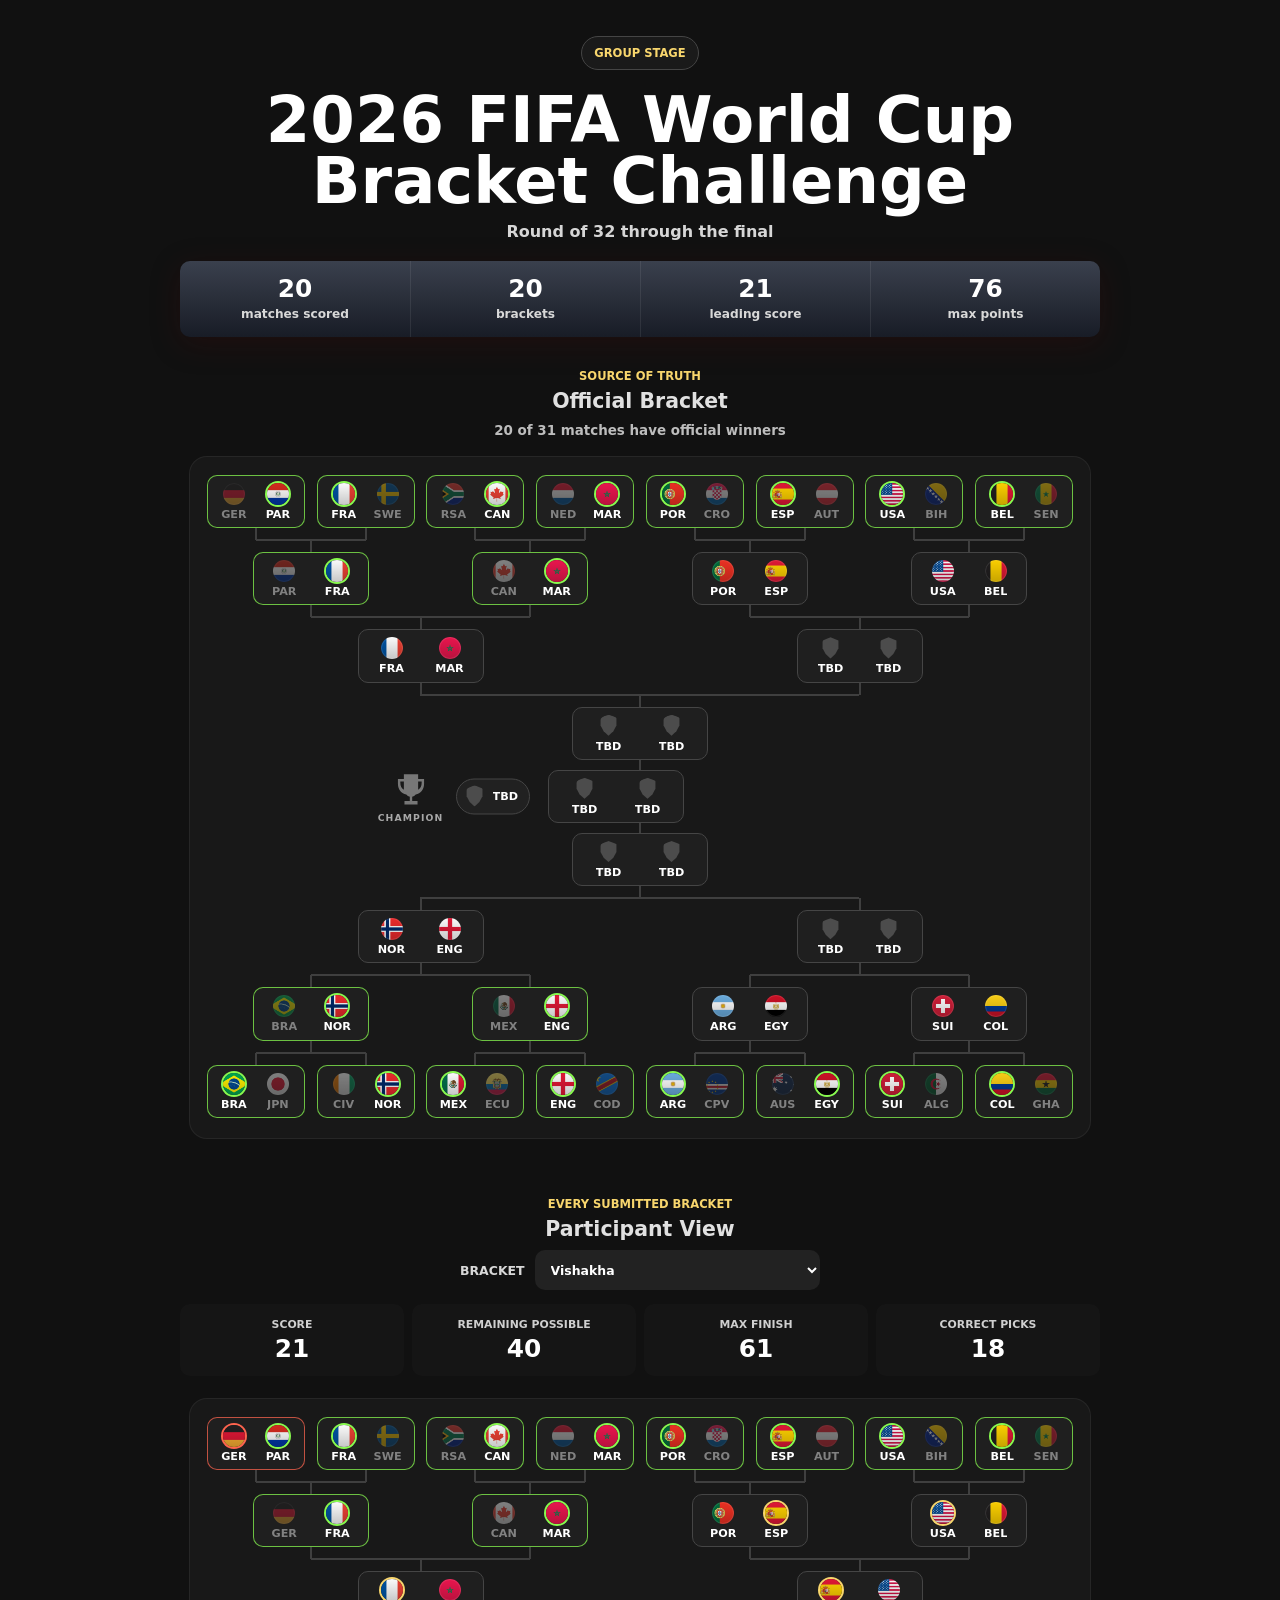
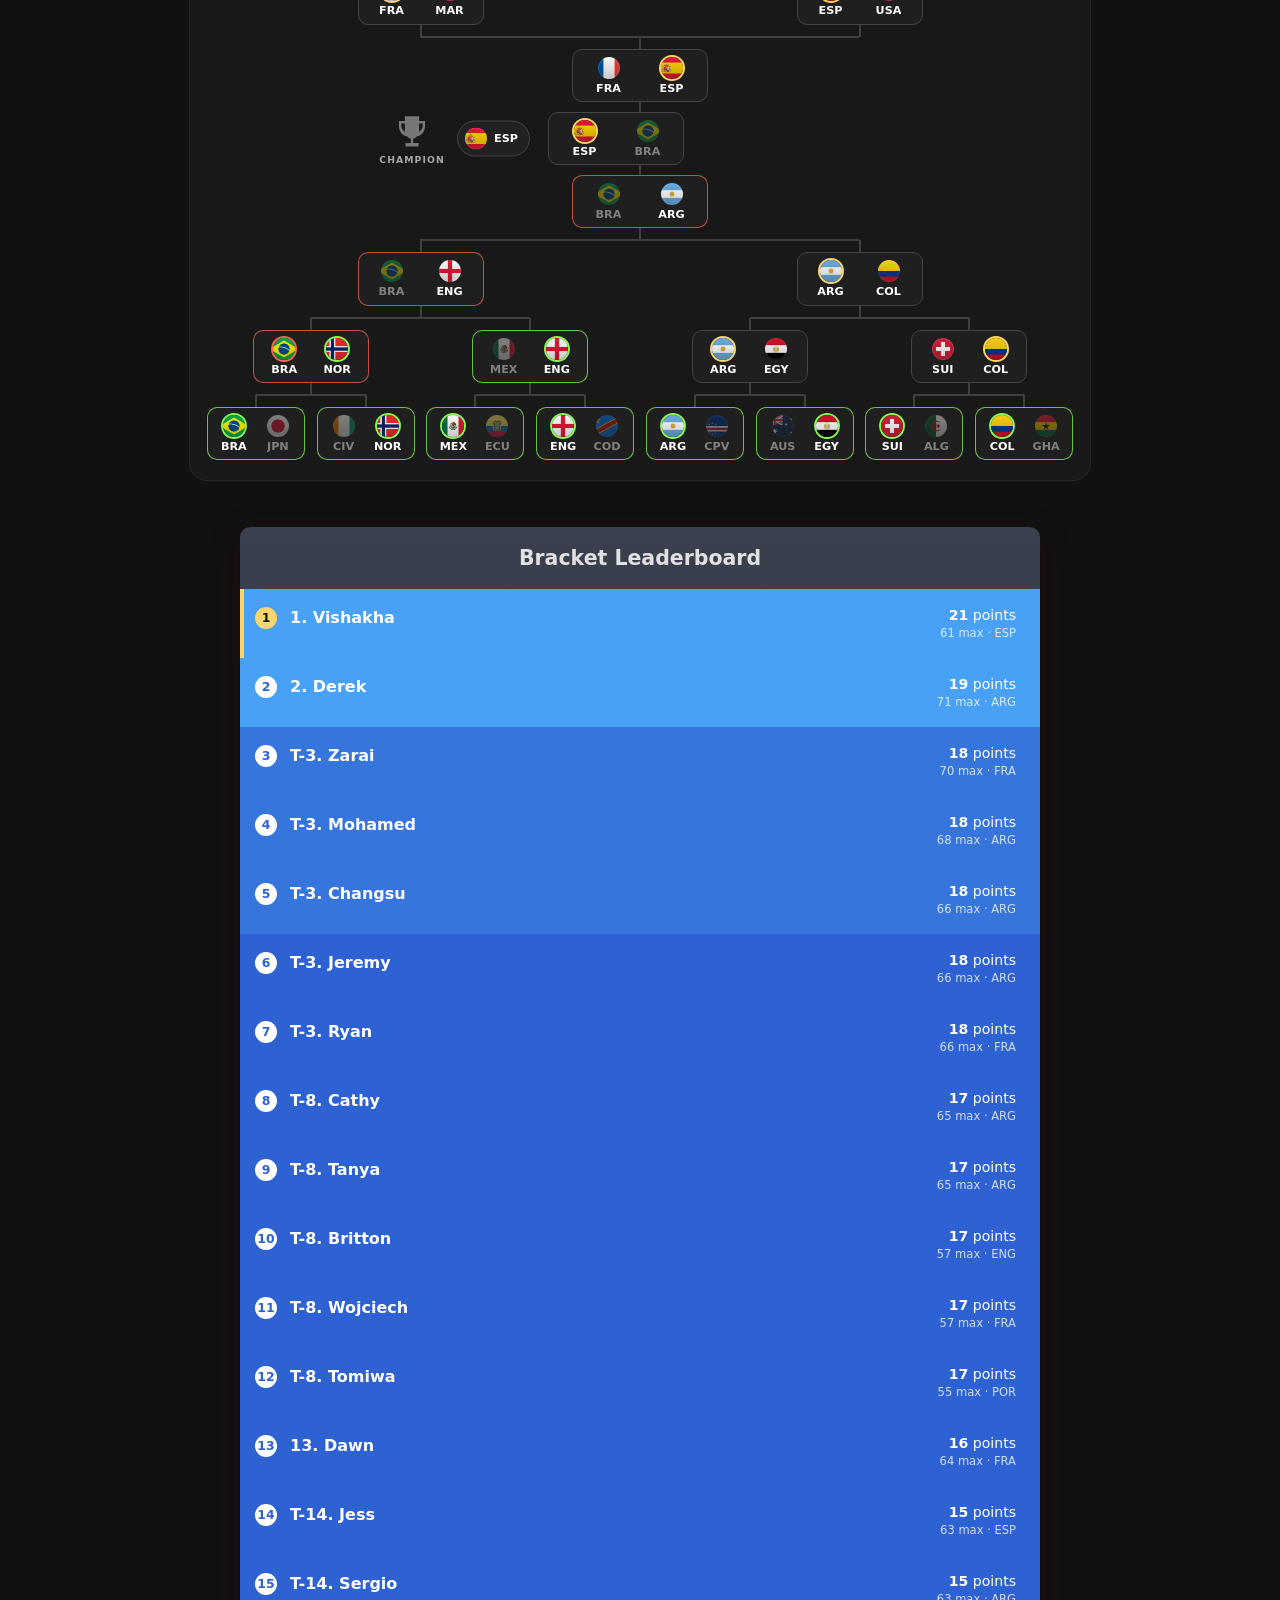
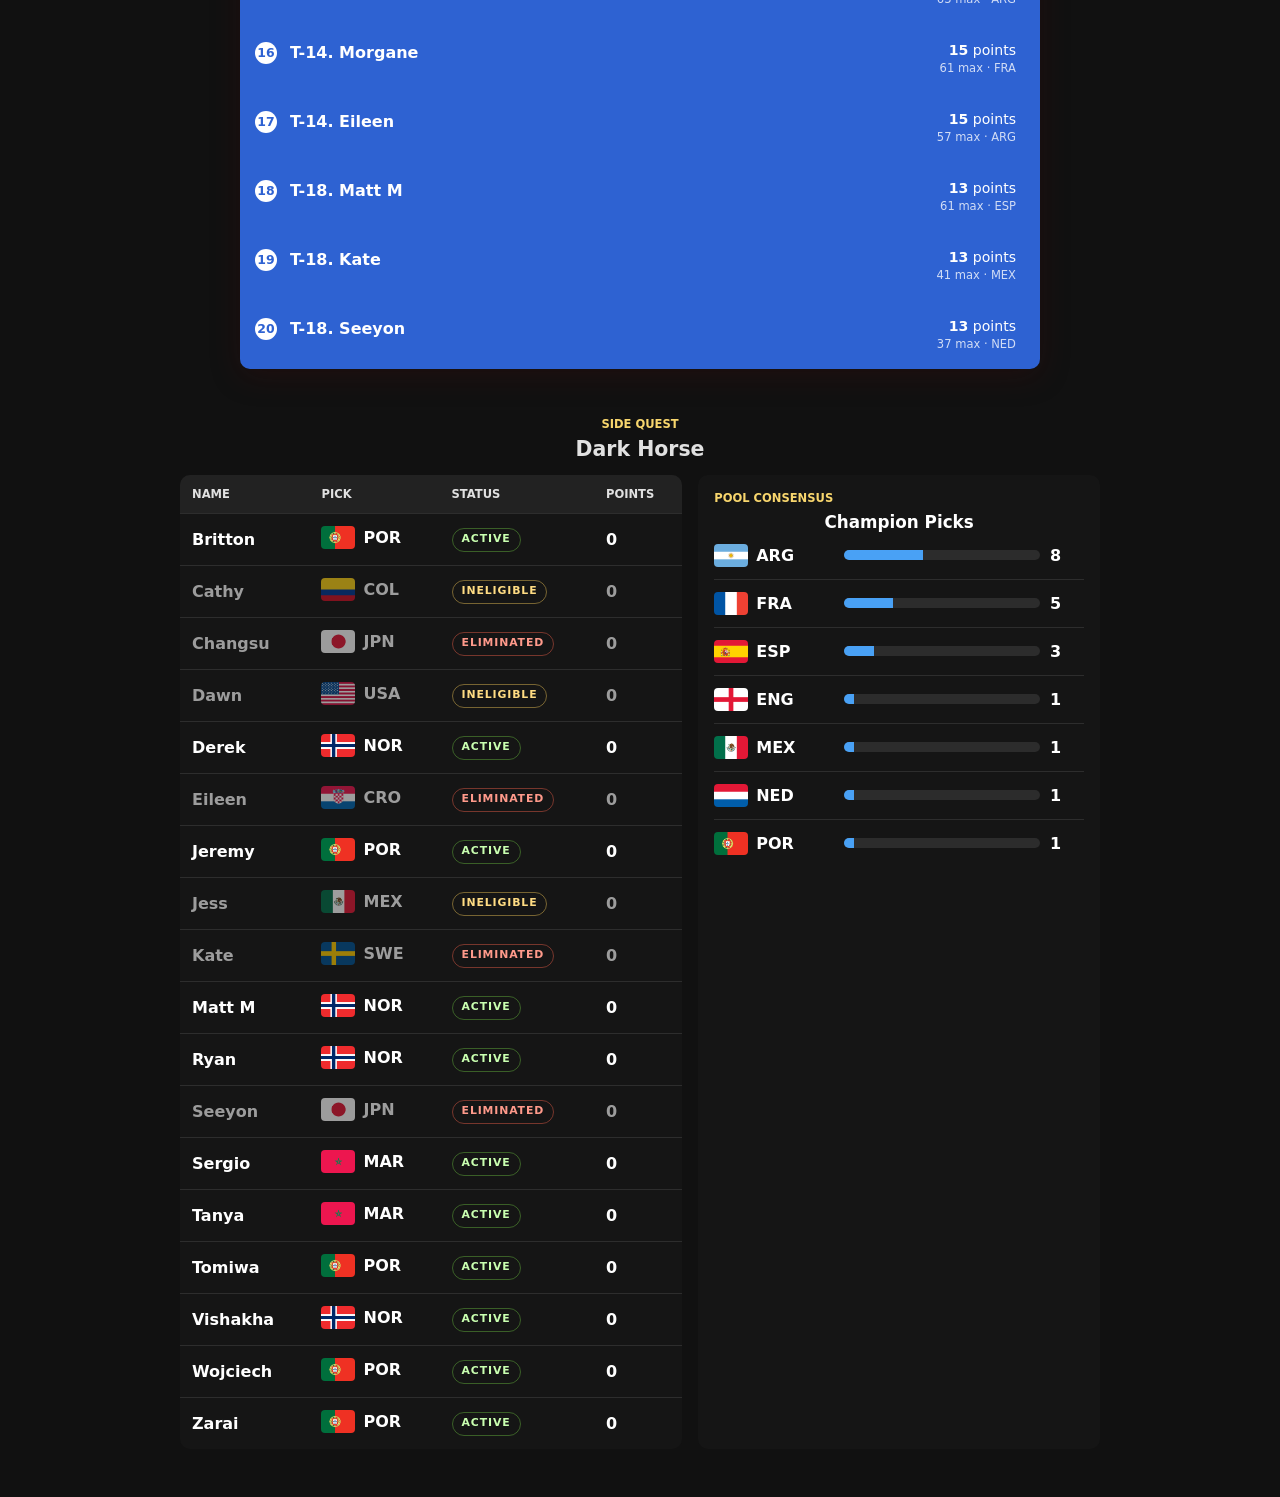
==== worldcup/index.html @ 56972929 "ITS COMING HOME" ====
<!doctype html>
<html lang="en">
  <head>
    <meta charset="utf-8" />
    <meta name="viewport" content="width=device-width, initial-scale=1" />
    <title>World Cup Bracket Tracker</title>
    <link rel="stylesheet" href="bracket.css?v=20260705-1" />
  </head>
  <body>
    <header class="bracket-header">
      <nav class="page-nav" aria-label="Site navigation">
        <a href="group-stage.html">Group Stage</a>
      </nav>
      <div>
        <h1>2026 FIFA World Cup Bracket Challenge</h1>
        <p>Round of 32 through the final</p>
      </div>
      <div class="summary-strip" aria-label="Bracket summary">
        <div>
          <strong id="matches-complete">0</strong>
          <span>matches scored</span>
        </div>
        <div>
          <strong id="bracket-people">0</strong>
          <span>brackets</span>
        </div>
        <div>
          <strong id="bracket-lead">0</strong>
          <span>leading score</span>
        </div>
        <div>
          <strong id="bracket-max">0</strong>
          <span>max points</span>
        </div>
      </div>
    </header>

    <main>
      <section class="source-section" aria-labelledby="source-title">
        <div class="section-heading">
          <div>
            <p class="eyebrow">Source of Truth</p>
            <h2 id="source-title">Official Bracket</h2>
          </div>
          <p id="source-note"></p>
        </div>
        <div class="bracket-scroll" id="source-bracket"></div>
      </section>

      <section class="participant-section" aria-labelledby="participant-title">
        <div class="section-heading">
          <div>
            <p class="eyebrow">Every Submitted Bracket</p>
            <h2 id="participant-title">Participant View</h2>
          </div>
          <label class="participant-picker">
            <span>Bracket</span>
            <select id="person-select"></select>
          </label>
        </div>
        <div class="participant-summary" id="participant-summary"></div>
        <div class="bracket-scroll" id="participant-bracket"></div>
      </section>

      <section class="leaderboard-section" aria-labelledby="leaderboard-title">
        <div class="leaderboard-card">
          <h2 id="leaderboard-title">Bracket Leaderboard</h2>
          <ol class="leaderboard-list" id="leaderboard"></ol>
        </div>
      </section>

      <section class="insights-section" aria-labelledby="insights-title">
        <div class="section-heading">
          <div>
            <p class="eyebrow">Side Quest</p>
            <h2 id="insights-title">Dark Horse</h2>
          </div>
        </div>
        <div class="insights-grid">
          <div class="table-wrap">
            <table class="dark-horse" id="dark-horse"></table>
          </div>
          <article class="consensus-panel">
            <header>
              <p class="eyebrow">Pool Consensus</p>
              <h3>Champion Picks</h3>
            </header>
            <div id="champion-consensus"></div>
          </article>
        </div>
      </section>
    </main>

    <script src="bracket-data.js?v=20260705-4"></script>
    <script src="bracket.js?v=20260705-1"></script>
  </body>
</html>
---- worldcup/bracket.css ----
:root {
  color-scheme: dark;
  --bg: #111111;
  --panel: #151515;
  --panel-soft: #1c1c1f;
  --ink: #ffffff;
  --muted: #bdbdbd;
  --line: rgba(255, 255, 255, 0.1);
  --blue-1: #49a1f5;
  --blue-2: #3675dc;
  --blue-3: #2e62d2;
  --green: #88fa4f;
  --red: #ff644e;
  --gold: #f8d66d;
  font-family:
    Inter, ui-sans-serif, system-ui, -apple-system, BlinkMacSystemFont, "Segoe UI", sans-serif;
}

*,
*::before,
*::after {
  box-sizing: border-box;
}

body {
  margin: 0;
  min-width: 320px;
  background: var(--bg);
  color: var(--ink);
}

button,
select {
  font: inherit;
}

.page-nav {
  display: flex;
  justify-content: center;
}

.page-nav a {
  display: inline-flex;
  align-items: center;
  min-height: 34px;
  border: 1px solid #454545;
  border-radius: 999px;
  padding: 0 12px;
  background: rgba(255, 255, 255, 0.04);
  color: var(--gold);
  font-size: 0.72rem;
  font-weight: 850;
  text-decoration: none;
  text-transform: uppercase;
}

.bracket-header,
main {
  width: min(100% - 28px, 920px);
  margin: 0 auto;
}

.bracket-header {
  display: grid;
  gap: 20px;
  padding: 36px 0 12px;
  text-align: center;
}

h1,
h2,
h3,
p {
  margin: 0;
  letter-spacing: 0;
}

h1 {
  font-size: clamp(2rem, 5vw, 4.1rem);
  line-height: 0.95;
}

.bracket-header p {
  margin-top: 10px;
  color: #d6d6d6;
  font-weight: 600;
}

.eyebrow {
  margin-bottom: 7px;
  color: var(--gold);
  font-size: 0.72rem;
  font-weight: 850;
  text-transform: uppercase;
}

.summary-strip {
  display: grid;
  grid-template-columns: repeat(4, minmax(0, 1fr));
  overflow: hidden;
  border-radius: 10px;
  background: linear-gradient(to bottom, #3a404d, #181c26);
  box-shadow: 0 7px 30px rgba(62, 9, 11, 0.3);
}

.summary-strip div {
  min-width: 0;
  padding: 16px 10px;
  border-left: 1px solid rgba(255, 255, 255, 0.08);
}

.summary-strip div:first-child {
  border-left: 0;
}

.summary-strip strong {
  display: block;
  color: #ffffff;
  font-size: 1.55rem;
  line-height: 1;
}

.summary-strip span {
  display: block;
  margin-top: 6px;
  color: #d8d8d8;
  font-size: 0.76rem;
  font-weight: 650;
}

main {
  display: grid;
  gap: 28px;
  padding-bottom: 48px;
}

.source-section,
.participant-section,
.leaderboard-section,
.insights-section {
  min-width: 0;
}

.section-heading {
  display: grid;
  gap: 10px;
  margin: 20px auto 14px;
  text-align: center;
}

.section-heading h2,
.leaderboard-card h2 {
  color: #e1e1e1;
  font-size: 1.28rem;
  line-height: 1.1;
  text-align: center;
}

.section-heading > p {
  color: var(--muted);
  font-size: 0.84rem;
  font-weight: 650;
}

.participant-picker {
  display: grid;
  width: min(100%, 360px);
  grid-template-columns: auto 1fr;
  align-items: center;
  justify-self: center;
  gap: 10px;
  color: #d8d8d8;
  font-size: 0.78rem;
  font-weight: 850;
  text-transform: uppercase;
}

.participant-picker select {
  min-width: 0;
  height: 40px;
  border: 0;
  border-radius: 10px;
  padding: 0 34px 0 12px;
  background: #222;
  color: #ffffff;
  font-weight: 800;
}

.participant-summary {
  display: grid;
  grid-template-columns: repeat(4, minmax(0, 1fr));
  gap: 8px;
  margin: 0 0 18px;
}

.participant-summary div {
  border-radius: 10px;
  padding: 14px 10px;
  background: #151515;
  text-align: center;
}

.participant-summary span {
  display: block;
  color: #cfcfcf;
  font-size: 0.68rem;
  font-weight: 850;
  text-transform: uppercase;
}

.participant-summary strong {
  display: block;
  margin-top: 6px;
  font-size: 1.55rem;
  line-height: 1;
}

.bracket-scroll {
  width: 100%;
  min-width: 0;
  overflow-x: auto;
  overflow-y: hidden;
  padding: 4px 0 10px;
  scrollbar-color: #565656 #191919;
}

.bracket-scroll::-webkit-scrollbar {
  height: 12px;
}

.bracket-scroll::-webkit-scrollbar-track {
  background: #191919;
  border-radius: 999px;
}

.bracket-scroll::-webkit-scrollbar-thumb {
  background: #565656;
  border-radius: 999px;
}

.legacy-bracket {
  width: min-content;
  min-width: 900px;
  margin: 0 auto;
  padding: 10px 0 0;
}

.mobile-bracket {
  display: none;
}

.game-bracket {
  --connector-gap: 24px;
  --connector-stem: 12px;
  --connector-stem-offset: -12px;
  --connector-midline-top: -13px;
  --connector-color: #3f3f3f;
  --final-breakout-offset: -24px;
  width: min-content;
  min-width: 900px;
  margin: 0 auto;
  border: 1px solid rgba(255, 255, 255, 0.06);
  border-radius: 18px;
  padding: 18px 16px 20px;
  background: #181818;
}

.game-half {
  display: grid;
  gap: var(--connector-gap);
}

.game-round {
  position: relative;
  display: grid;
  gap: 5px;
}

.game-half .game-round:not(:first-child)::before {
  content: "";
  position: absolute;
  top: var(--connector-midline-top);
  left: 50%;
  z-index: 0;
  width: 868px;
  height: 2px;
  transform: translateX(-50%);
  background-repeat: repeat-x;
}

.game-half.is-top .game-round.is-r16::before,
.game-half.is-bottom .game-round.is-r32::before {
  background-image: repeating-linear-gradient(
    to right,
    transparent 0 49.875px,
    var(--connector-color) 49.875px 159.625px,
    transparent 159.625px 219.5px
  );
}

.game-half.is-top .game-round.is-qf::before,
.game-half.is-bottom .game-round.is-r16::before {
  background-image: repeating-linear-gradient(
    to right,
    transparent 0 104.75px,
    var(--connector-color) 104.75px 324.25px,
    transparent 324.25px 439px
  );
}

.game-half.is-top .game-round.is-sf::before,
.game-half.is-bottom .game-round.is-qf::before {
  background-image: linear-gradient(
    to right,
    transparent 0 214.5px,
    var(--connector-color) 214.5px 653.5px,
    transparent 653.5px
  );
}

.game-round-label {
  color: #a8a8a8;
  font-size: 0.6rem;
  font-weight: 900;
  text-align: center;
  text-transform: uppercase;
}

.game-row {
  display: grid;
  width: 868px;
  grid-template-columns: repeat(8, minmax(0, 1fr));
  gap: 10px;
  align-items: center;
  margin: 0 auto;
}

.game-node {
  position: relative;
  display: grid;
  min-width: 0;
  justify-items: center;
}

.game-half.is-top .game-round:not(:last-child) .game-node::after,
.game-final-card::before,
.game-final-card::after,
.game-half.is-bottom .game-round:not(:last-child) .game-node::after {
  content: "";
  position: absolute;
  left: 50%;
  z-index: 0;
  width: 2px;
  height: var(--connector-stem);
  transform: translateX(-50%);
  background: var(--connector-color);
}

.game-half.is-top .game-round:not(:last-child) .game-node::after,
.game-half.is-bottom .game-round:not(:last-child) .game-node::after {
  bottom: var(--connector-stem-offset);
}

.game-half.is-top .game-round:not(:first-child) .game-node::before,
.game-half.is-bottom .game-round:not(:first-child) .game-node::before {
  content: "";
  position: absolute;
  top: var(--connector-stem-offset);
  left: 50%;
  z-index: 0;
  width: 2px;
  height: var(--connector-stem);
  transform: translateX(-50%);
  background: var(--connector-color);
}

.game-match-card {
  position: relative;
  z-index: 1;
  display: grid;
  width: 98px;
  min-height: 48px;
  align-content: center;
  border: 1px solid #454545;
  border-radius: 10px;
  padding: 7px 6px;
  background: #1f1f1f;
  color: #ffffff;
  text-align: center;
}

.game-match-card.is-r16 {
  width: 116px;
}

.game-match-card.is-qf {
  width: 126px;
}

.game-match-card.is-sf,
.game-match-card.is-final {
  width: 136px;
}

.game-match-card.is-correct,
.game-match-card.is-official {
  border-color: rgba(136, 250, 79, 0.74);
}

.game-match-card.is-wrong,
.game-match-card.is-dead {
  border-color: rgba(255, 100, 78, 0.72);
}

.game-match-card.is-missing {
  border-color: rgba(255, 100, 78, 0.52);
  background: #231b1a;
}

.game-team-row {
  display: grid;
  grid-template-columns: repeat(2, minmax(0, 1fr));
  gap: 4px;
}

.game-team-slot {
  display: grid;
  min-width: 0;
  justify-items: center;
  gap: 4px;
}

.game-team-slot strong,
.game-champion-pill strong {
  overflow: hidden;
  max-width: 100%;
  font-size: 0.7rem;
  line-height: 1;
  text-overflow: ellipsis;
  white-space: nowrap;
}

.game-flag,
.game-shield {
  display: block;
  width: 22px;
  height: 22px;
  border-radius: 999px;
}

.game-flag {
  background:
    linear-gradient(to bottom, rgba(0, 0, 0, 0.02), rgba(0, 0, 0, 0.22)),
    var(--flag-image);
  background-position: center;
  background-size: cover;
  box-shadow: inset 0 0 0 1px rgba(255, 255, 255, 0.1);
}

.game-shield {
  clip-path: polygon(50% 0, 86% 14%, 86% 50%, 72% 76%, 50% 96%, 28% 76%, 14% 50%, 14% 14%);
  background: #4c4c4c;
}

.game-team-slot.is-pick .game-flag,
.game-team-slot.is-pick .game-shield {
  box-shadow: 0 0 0 2px var(--gold);
}

.game-team-slot.is-correct .game-flag,
.game-team-slot.is-correct .game-shield,
.game-team-slot.is-official .game-flag,
.game-team-slot.is-official .game-shield {
  box-shadow: 0 0 0 2px var(--green);
}

.game-team-slot.is-wrong .game-flag,
.game-team-slot.is-wrong .game-shield {
  box-shadow: 0 0 0 2px var(--red);
}

.game-team-slot.is-no-pick .game-shield {
  background: #6f3831;
  box-shadow: 0 0 0 2px rgba(255, 100, 78, 0.72);
}

.game-team-slot.is-no-pick strong {
  color: #ffb4a8;
}

.game-team-slot.is-dead {
  opacity: 0.44;
}

.game-card-meta {
  display: grid;
  gap: 2px;
}

.game-card-meta span {
  color: #9b9b9b;
  font-size: 0.52rem;
  font-weight: 850;
  text-transform: uppercase;
}

.game-card-meta b {
  overflow: hidden;
  color: #bdbdbd;
  font-size: 0.56rem;
  font-weight: 850;
  text-overflow: ellipsis;
  white-space: nowrap;
}

.game-match-card.is-correct .game-card-meta b,
.game-match-card.is-official .game-card-meta b {
  color: var(--green);
}

.game-match-card.is-wrong .game-card-meta b,
.game-match-card.is-dead .game-card-meta b {
  color: var(--red);
}

.game-final {
  position: relative;
  display: grid;
  justify-items: center;
  padding: 10px 0;
}

.game-final-stage {
  position: relative;
  display: grid;
  justify-items: center;
  width: 136px;
}

.game-final-card {
  position: relative;
  display: grid;
  justify-items: center;
}

.game-final-card > .game-match-card {
  transform: translateX(var(--final-breakout-offset));
}

.game-final-card::before {
  top: -12px;
}

.game-final-card::after {
  bottom: -12px;
}

.game-champion {
  position: absolute;
  top: 50%;
  right: calc(100% + 18px);
  display: flex;
  align-items: center;
  gap: 8px;
  width: max-content;
  transform: translate(var(--final-breakout-offset), -50%);
  color: #a8a8a8;
  font-size: 0.58rem;
  font-weight: 900;
  letter-spacing: 0.12em;
  text-transform: uppercase;
}

.game-champion-label {
  display: grid;
  justify-items: center;
  gap: 4px;
  width: 74px;
}

.game-champion .mobile-trophy {
  width: 38px;
  height: 38px;
}

.game-champion-pill {
  display: inline-grid;
  grid-auto-flow: column;
  align-items: center;
  gap: 7px;
  border: 1px solid #454545;
  border-radius: 999px;
  padding: 6px 11px 6px 7px;
  background: rgba(255, 255, 255, 0.04);
  color: #ffffff;
  letter-spacing: 0;
}

.game-champion-pill.is-correct,
.game-champion-pill.is-official {
  border-color: rgba(136, 250, 79, 0.72);
}

.game-champion-pill.is-wrong,
.game-champion-pill.is-dead {
  border-color: rgba(255, 100, 78, 0.72);
  opacity: 0.62;
}

.legacy-round-label {
  display: flex;
  align-items: center;
  justify-content: center;
  gap: 9px;
  margin: 18px auto 8px;
  color: #d8d8d8;
  font-size: 0.75rem;
  text-transform: uppercase;
}

.legacy-round-label span {
  color: var(--gold);
  font-weight: 900;
}

.legacy-round-label strong {
  font-weight: 800;
}

.legacy-grid {
  display: grid;
  gap: 10px;
  width: 900px;
  margin: 0 auto;
}

.cols-8 {
  grid-template-columns: repeat(8, minmax(0, 1fr));
}

.cols-4 {
  width: 780px;
  grid-template-columns: repeat(4, minmax(0, 1fr));
}

.cols-2 {
  width: 560px;
  grid-template-columns: repeat(2, minmax(0, 1fr));
}

.cols-1 {
  width: 420px;
  grid-template-columns: 1fr;
}

.name-grid {
  margin-bottom: 6px;
}

.team-grid + .name-grid {
  margin-top: 6px;
  margin-bottom: 0;
}

.name-pair {
  display: grid;
  grid-template-columns: repeat(2, minmax(0, 1fr));
  gap: 4px;
}

.name-pair span {
  overflow: hidden;
  color: #cccccc;
  font-size: 0.68rem;
  font-weight: 700;
  text-align: center;
  text-overflow: ellipsis;
  white-space: nowrap;
}

.team-pair {
  display: grid;
  grid-template-columns: repeat(2, minmax(0, 1fr));
  gap: 4px;
}

.status-grid + .team-grid {
  margin-top: 14px;
}

.flag-tile {
  position: relative;
  display: grid;
  width: 100%;
  aspect-ratio: 3 / 2;
  min-height: 0;
  overflow: hidden;
  border-radius: 7px;
  background:
    linear-gradient(to bottom, rgba(0, 0, 0, 0.04), rgba(0, 0, 0, 0.46)),
    var(--flag-image, linear-gradient(135deg, #2b2b2b, #121212));
  background-position: center;
  background-size: cover;
  box-shadow: inset 0 0 0 1px rgba(255, 255, 255, 0.08);
}

.flag-tile::before {
  content: "";
  position: absolute;
  inset: 0;
  background: rgba(0, 0, 0, 0.08);
}

.flag-tile.is-empty {
  background: linear-gradient(135deg, #272727, #171717);
}

.flag-tile.is-dead,
.flag-tile.is-wrong {
  filter: grayscale(100%);
  opacity: 0.32;
}

.flag-tile.is-pick {
  box-shadow:
    inset 0 0 0 2px var(--gold),
    0 0 0 1px rgba(248, 214, 109, 0.24);
}

.flag-tile.is-correct,
.flag-tile.is-official {
  box-shadow:
    inset 0 0 0 2px var(--green),
    0 0 18px rgba(136, 250, 79, 0.16);
}

.advancer-grid {
  margin-top: 18px;
  align-items: center;
  justify-items: center;
}

.advancer-grid .flag-tile {
  width: 74px;
}

.advancer-grid .flag-tile.is-qf {
  width: 82px;
}

.advancer-grid .flag-tile.is-sf {
  width: 90px;
}

.single-advancer {
  display: grid;
  justify-items: center;
  width: 170px;
  margin: 18px auto 0;
}

.single-advancer .flag-tile {
  width: 98px;
}

.winner-stage {
  display: grid;
  justify-items: center;
  width: min(100%, 220px);
  gap: 8px;
  margin: 24px auto;
  text-align: center;
}

.winner-stage > span {
  color: var(--gold);
  font-size: 0.75rem;
  font-weight: 900;
  text-transform: uppercase;
}

.winner-stage .flag-tile {
  width: 118px;
}

.status-grid {
  margin-top: 10px;
  align-items: center;
}

.time-band {
  display: grid;
  min-height: 36px;
  place-items: center;
  border-radius: 10px;
  padding: 8px 10px;
  background: #222222;
  color: #cccccc;
  font-size: 0.72rem;
  font-weight: 850;
  text-align: center;
}

.time-band.is-correct,
.time-band.is-official {
  background: var(--green);
  color: #000000;
}

.time-band.is-wrong,
.time-band.is-dead {
  background: var(--red);
  color: #000000;
}

.time-band.is-missing,
.time-band.is-alive,
.time-band.is-pick {
  background: #222222;
  color: #cccccc;
}

.mobile-board {
  width: min(100%, 360px);
  margin: 0 auto;
  border: 1px solid rgba(255, 255, 255, 0.06);
  border-radius: 26px;
  padding: 18px 10px 22px;
  background: #1b1b1b;
  box-shadow: inset 0 0 0 1px rgba(255, 255, 255, 0.02);
}

.mobile-half {
  display: grid;
  gap: 20px;
}

.mobile-quarter {
  display: grid;
  gap: 14px;
}

.mobile-round {
  position: relative;
  display: grid;
  gap: 8px;
}

.mobile-round-label {
  color: #a8a8a8;
  font-size: 0.62rem;
  font-weight: 900;
  text-align: center;
  text-transform: uppercase;
}

.mobile-row {
  display: grid;
  grid-template-columns: repeat(4, minmax(0, 1fr));
  gap: 8px;
  align-items: center;
}

.mobile-node {
  position: relative;
  display: grid;
  justify-items: center;
  min-width: 0;
}

.mobile-half.is-top .mobile-round:not(:last-child) .mobile-node::after,
.mobile-final-card::before,
.mobile-final-card::after,
.mobile-half.is-bottom .mobile-round:not(:last-child) .mobile-node::after {
  content: "";
  position: absolute;
  left: 50%;
  z-index: 0;
  width: 2px;
  height: 14px;
  transform: translateX(-50%);
  background: #3f3f3f;
}

.mobile-half.is-top .mobile-round:not(:last-child) .mobile-node::after,
.mobile-half.is-bottom .mobile-round:not(:last-child) .mobile-node::after {
  bottom: -14px;
}

.mobile-half.is-top .mobile-round:not(:first-child) .mobile-node::before,
.mobile-half.is-bottom .mobile-round:not(:first-child) .mobile-node::before {
  content: "";
  position: absolute;
  top: -14px;
  left: 50%;
  z-index: 0;
  width: 2px;
  height: 14px;
  transform: translateX(-50%);
  background: #3f3f3f;
}

.mobile-match-card {
  position: relative;
  z-index: 1;
  display: grid;
  width: 78px;
  min-height: 58px;
  align-content: center;
  border: 1px solid #454545;
  border-radius: 14px;
  padding: 8px 5px;
  background: #1d1d1d;
  color: #ffffff;
  text-align: center;
}

.mobile-match-card.is-r16 {
  width: 92px;
}

.mobile-match-card.is-qf {
  width: 104px;
}

.mobile-match-card.is-sf,
.mobile-match-card.is-final {
  width: 112px;
}

.mobile-match-card.is-correct,
.mobile-match-card.is-official {
  border-color: rgba(136, 250, 79, 0.74);
}

.mobile-match-card.is-wrong,
.mobile-match-card.is-dead {
  border-color: rgba(255, 100, 78, 0.72);
}

.mobile-match-card.is-missing {
  border-color: rgba(255, 100, 78, 0.52);
  background: #231b1a;
}

.mobile-team-row {
  display: grid;
  grid-template-columns: repeat(2, minmax(0, 1fr));
  gap: 4px;
}

.mobile-team-slot {
  display: grid;
  justify-items: center;
  gap: 6px;
  min-width: 0;
}

.mobile-team-slot strong,
.mobile-champion-pill strong {
  overflow: hidden;
  max-width: 100%;
  font-size: 0.72rem;
  line-height: 1;
  text-overflow: ellipsis;
  white-space: nowrap;
}

.mobile-flag,
.mobile-shield {
  display: block;
  width: 25px;
  height: 25px;
  border-radius: 999px;
}

.mobile-flag {
  background:
    linear-gradient(to bottom, rgba(0, 0, 0, 0.02), rgba(0, 0, 0, 0.22)),
    var(--flag-image);
  background-position: center;
  background-size: cover;
  box-shadow: inset 0 0 0 1px rgba(255, 255, 255, 0.1);
}

.mobile-shield {
  clip-path: polygon(50% 0, 86% 14%, 86% 50%, 72% 76%, 50% 96%, 28% 76%, 14% 50%, 14% 14%);
  background: #4c4c4c;
}

.mobile-team-slot.is-pick .mobile-flag,
.mobile-team-slot.is-pick .mobile-shield {
  box-shadow: 0 0 0 2px var(--gold);
}

.mobile-team-slot.is-correct .mobile-flag,
.mobile-team-slot.is-correct .mobile-shield,
.mobile-team-slot.is-official .mobile-flag,
.mobile-team-slot.is-official .mobile-shield {
  box-shadow: 0 0 0 2px var(--green);
}

.mobile-team-slot.is-wrong .mobile-flag,
.mobile-team-slot.is-wrong .mobile-shield {
  box-shadow: 0 0 0 2px var(--red);
}

.mobile-team-slot.is-no-pick .mobile-shield {
  background: #6f3831;
  box-shadow: 0 0 0 2px rgba(255, 100, 78, 0.72);
}

.mobile-team-slot.is-no-pick strong {
  color: #ffb4a8;
}

.mobile-team-slot.is-dead {
  opacity: 0.44;
}

.mobile-card-meta {
  display: grid;
  gap: 3px;
}

.mobile-card-meta span {
  color: #9b9b9b;
  font-size: 0.58rem;
  font-weight: 800;
  text-transform: uppercase;
}

.mobile-card-meta b {
  overflow: hidden;
  color: #bdbdbd;
  font-size: 0.58rem;
  font-weight: 850;
  text-overflow: ellipsis;
  white-space: nowrap;
}

.mobile-match-card.is-correct .mobile-card-meta b,
.mobile-match-card.is-official .mobile-card-meta b {
  color: var(--green);
}

.mobile-match-card.is-wrong .mobile-card-meta b,
.mobile-match-card.is-dead .mobile-card-meta b {
  color: var(--red);
}

.mobile-final {
  position: relative;
  display: grid;
  justify-items: center;
  padding: 18px 0;
}

.mobile-final-card {
  position: relative;
  display: grid;
  justify-items: center;
  gap: 10px;
}

.mobile-final-card::before {
  top: -18px;
}

.mobile-final-card::after {
  bottom: -18px;
}

.mobile-champion {
  display: grid;
  justify-items: center;
  gap: 7px;
  margin-top: 2px;
  color: #a8a8a8;
  font-size: 0.62rem;
  font-weight: 900;
  letter-spacing: 0.18em;
  text-transform: uppercase;
}

.mobile-trophy {
  width: 60px;
  height: 60px;
  fill: #777777;
}

.mobile-champion-pill {
  display: inline-grid;
  grid-auto-flow: column;
  align-items: center;
  gap: 7px;
  border: 1px solid #454545;
  border-radius: 999px;
  padding: 6px 10px 6px 7px;
  background: rgba(255, 255, 255, 0.04);
  color: #ffffff;
  letter-spacing: 0;
}

.mobile-champion-pill.is-correct,
.mobile-champion-pill.is-official {
  border-color: rgba(136, 250, 79, 0.72);
}

.mobile-champion-pill.is-wrong,
.mobile-champion-pill.is-dead {
  border-color: rgba(255, 100, 78, 0.72);
  opacity: 0.62;
}

.leaderboard-card {
  width: min(100%, 800px);
  margin: 8px auto 0;
  overflow: hidden;
  border-radius: 10px;
  background: linear-gradient(to bottom, #3a404d, #181c26);
  box-shadow: 0 7px 30px rgba(62, 9, 11, 0.3);
}

.leaderboard-card h2 {
  padding: 20px;
}

.leaderboard-list {
  margin: 0;
  padding: 0;
  counter-reset: leaderboard;
  list-style: none;
}

.leaderboard-row {
  position: relative;
  z-index: 1;
  min-height: 62px;
  counter-increment: leaderboard;
  padding: 18px 10px 18px 50px;
  cursor: pointer;
  background: var(--blue-3);
  transition:
    box-shadow 0.2s ease-in-out,
    transform 0.2s ease-in-out;
}

.leaderboard-row:nth-child(1),
.leaderboard-row:nth-child(2) {
  background: var(--blue-1);
}

.leaderboard-row:nth-child(3),
.leaderboard-row:nth-child(4),
.leaderboard-row:nth-child(5) {
  background: var(--blue-2);
}

.leaderboard-row::before {
  content: counter(leaderboard);
  position: absolute;
  z-index: 2;
  top: 18px;
  left: 15px;
  width: 22px;
  height: 22px;
  border-radius: 999px;
  background: #ffffff;
  color: var(--blue-3);
  font-size: 0.78rem;
  font-weight: 900;
  line-height: 22px;
  text-align: center;
}

.leaderboard-row mark {
  position: absolute;
  z-index: 2;
  top: 0;
  left: 0;
  width: 100%;
  height: 100%;
  margin: 0;
  padding: 19px 10px 18px 50px;
  background: none;
  color: #ffffff;
  font-weight: 800;
}

.leaderboard-row small {
  position: relative;
  z-index: 3;
  display: block;
  padding-right: 14px;
  color: #ffffff;
  font-size: 0.88rem;
  text-align: right;
}

.leaderboard-row .score {
  font-weight: 900;
}

.leaderboard-row em {
  display: block;
  margin-top: 3px;
  color: rgba(255, 255, 255, 0.78);
  font-size: 0.72rem;
  font-style: normal;
}

.leaderboard-row:hover {
  z-index: 2;
  transform: scaleX(1.025) scaleY(1.02);
}

.leaderboard-row:focus-visible {
  z-index: 3;
  outline: 2px solid var(--gold);
  outline-offset: -4px;
}

.leaderboard-row.is-selected {
  box-shadow: inset 4px 0 0 var(--gold);
}

.leaderboard-row.is-selected::before {
  background: var(--gold);
  color: #151515;
}

.insights-grid {
  display: grid;
  grid-template-columns: minmax(0, 1fr) minmax(270px, 0.8fr);
  gap: 16px;
}

.insights-grid > * {
  min-width: 0;
}

.table-wrap,
.consensus-panel {
  overflow: hidden;
  border-radius: 10px;
  background: #151515;
}

table {
  width: 100%;
  min-width: 440px;
  border-collapse: collapse;
}

th,
td {
  border-bottom: 1px solid var(--line);
  padding: 12px;
  color: #ffffff;
  text-align: left;
  vertical-align: middle;
}

thead th {
  background: #222222;
  color: #e1e1e1;
  font-size: 0.72rem;
  font-weight: 900;
  text-transform: uppercase;
}

tbody tr:last-child th,
tbody tr:last-child td {
  border-bottom: 0;
}

tbody tr.is-eliminated th,
tbody tr.is-eliminated td {
  color: rgba(255, 255, 255, 0.58);
}

tbody tr.is-eliminated .team-pill {
  opacity: 0.58;
}

.dark-horse-status {
  display: inline-flex;
  align-items: center;
  min-height: 24px;
  border: 1px solid rgba(255, 255, 255, 0.18);
  border-radius: 999px;
  padding: 4px 9px;
  font-size: 0.68rem;
  font-weight: 900;
  letter-spacing: 0.08em;
  line-height: 1;
  text-transform: uppercase;
}

.dark-horse-status.is-active {
  border-color: rgba(136, 250, 79, 0.32);
  color: #c9ffb0;
}

.dark-horse-status.is-eliminated {
  border-color: rgba(255, 100, 78, 0.42);
  color: #ff9a8b;
}

.dark-horse-status.is-ineligible {
  border-color: rgba(255, 210, 91, 0.42);
  color: #ffdc83;
}

.empty-cell,
.empty-copy {
  color: #cccccc;
  font-weight: 750;
  text-align: center;
}

.consensus-panel {
  padding: 16px;
}

.consensus-panel h3 {
  color: #ffffff;
  font-size: 1.05rem;
  text-align: center;
}

.consensus-row {
  display: grid;
  grid-template-columns: minmax(88px, 120px) minmax(120px, 1fr) 34px;
  align-items: center;
  gap: 10px;
  padding: 12px 0;
  border-bottom: 1px solid var(--line);
}

.consensus-row:last-child {
  border-bottom: 0;
}

.consensus-row > div {
  height: 10px;
  overflow: hidden;
  border-radius: 999px;
  background: #2c2c2c;
}

.consensus-row i {
  display: block;
  height: 100%;
  background: var(--blue-1);
}

.team-pill {
  display: inline-flex;
  align-items: center;
  gap: 8px;
  color: #ffffff;
  font-weight: 900;
}

.team-pill img {
  width: 34px;
  height: 23px;
  border-radius: 4px;
  object-fit: cover;
}

.flag-placeholder {
  display: block;
  width: 34px;
  height: 23px;
  border-radius: 4px;
  background: #2c2c2c;
}

@media (max-width: 760px) {
  .bracket-header,
  main {
    width: min(100% - 18px, 920px);
  }

  .summary-strip,
  .participant-summary,
  .insights-grid {
    grid-template-columns: 1fr;
  }

  .summary-strip div {
    border-top: 1px solid rgba(255, 255, 255, 0.08);
    border-left: 0;
  }

  .summary-strip div:first-child {
    border-top: 0;
  }

  .participant-picker {
    grid-template-columns: 1fr;
  }

  .legacy-bracket,
  .mobile-bracket {
    display: none;
  }

  .game-bracket {
    display: block;
  }

  .leaderboard-row mark {
    padding-right: 120px;
  }
}
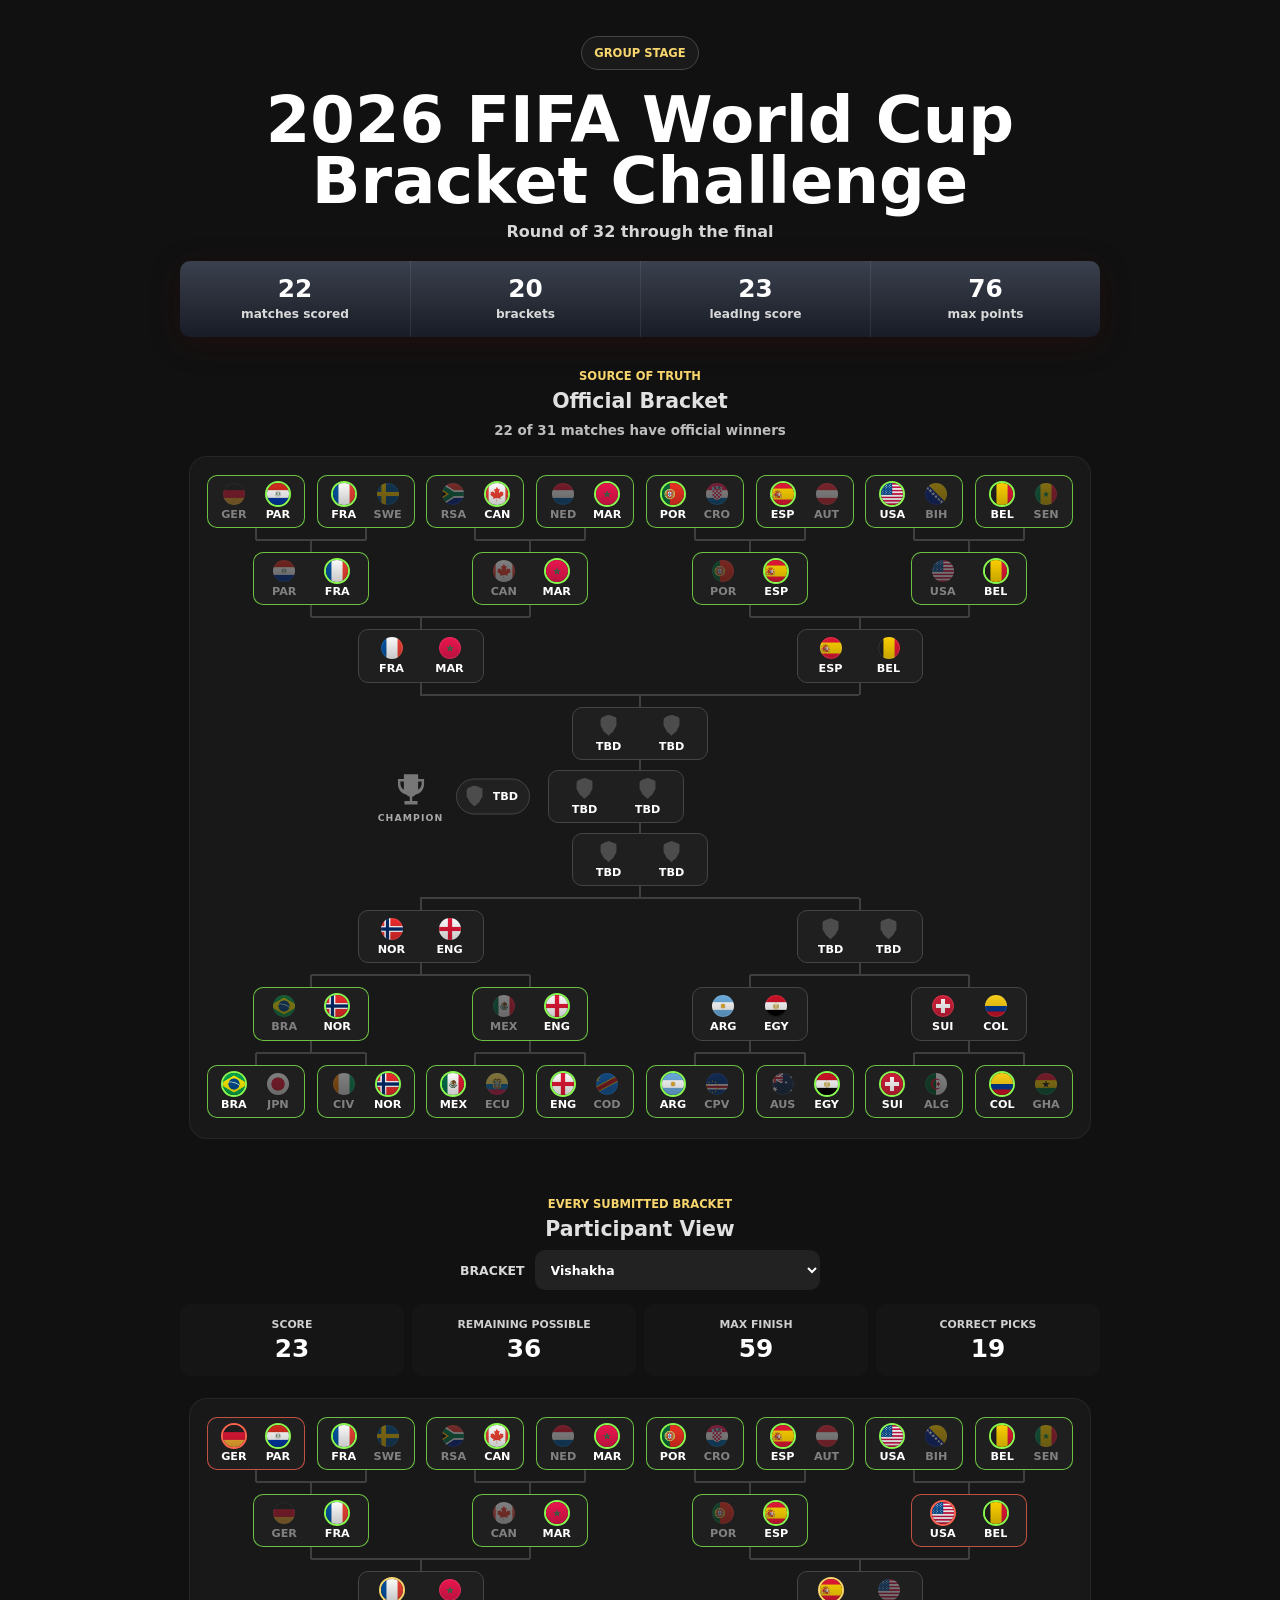
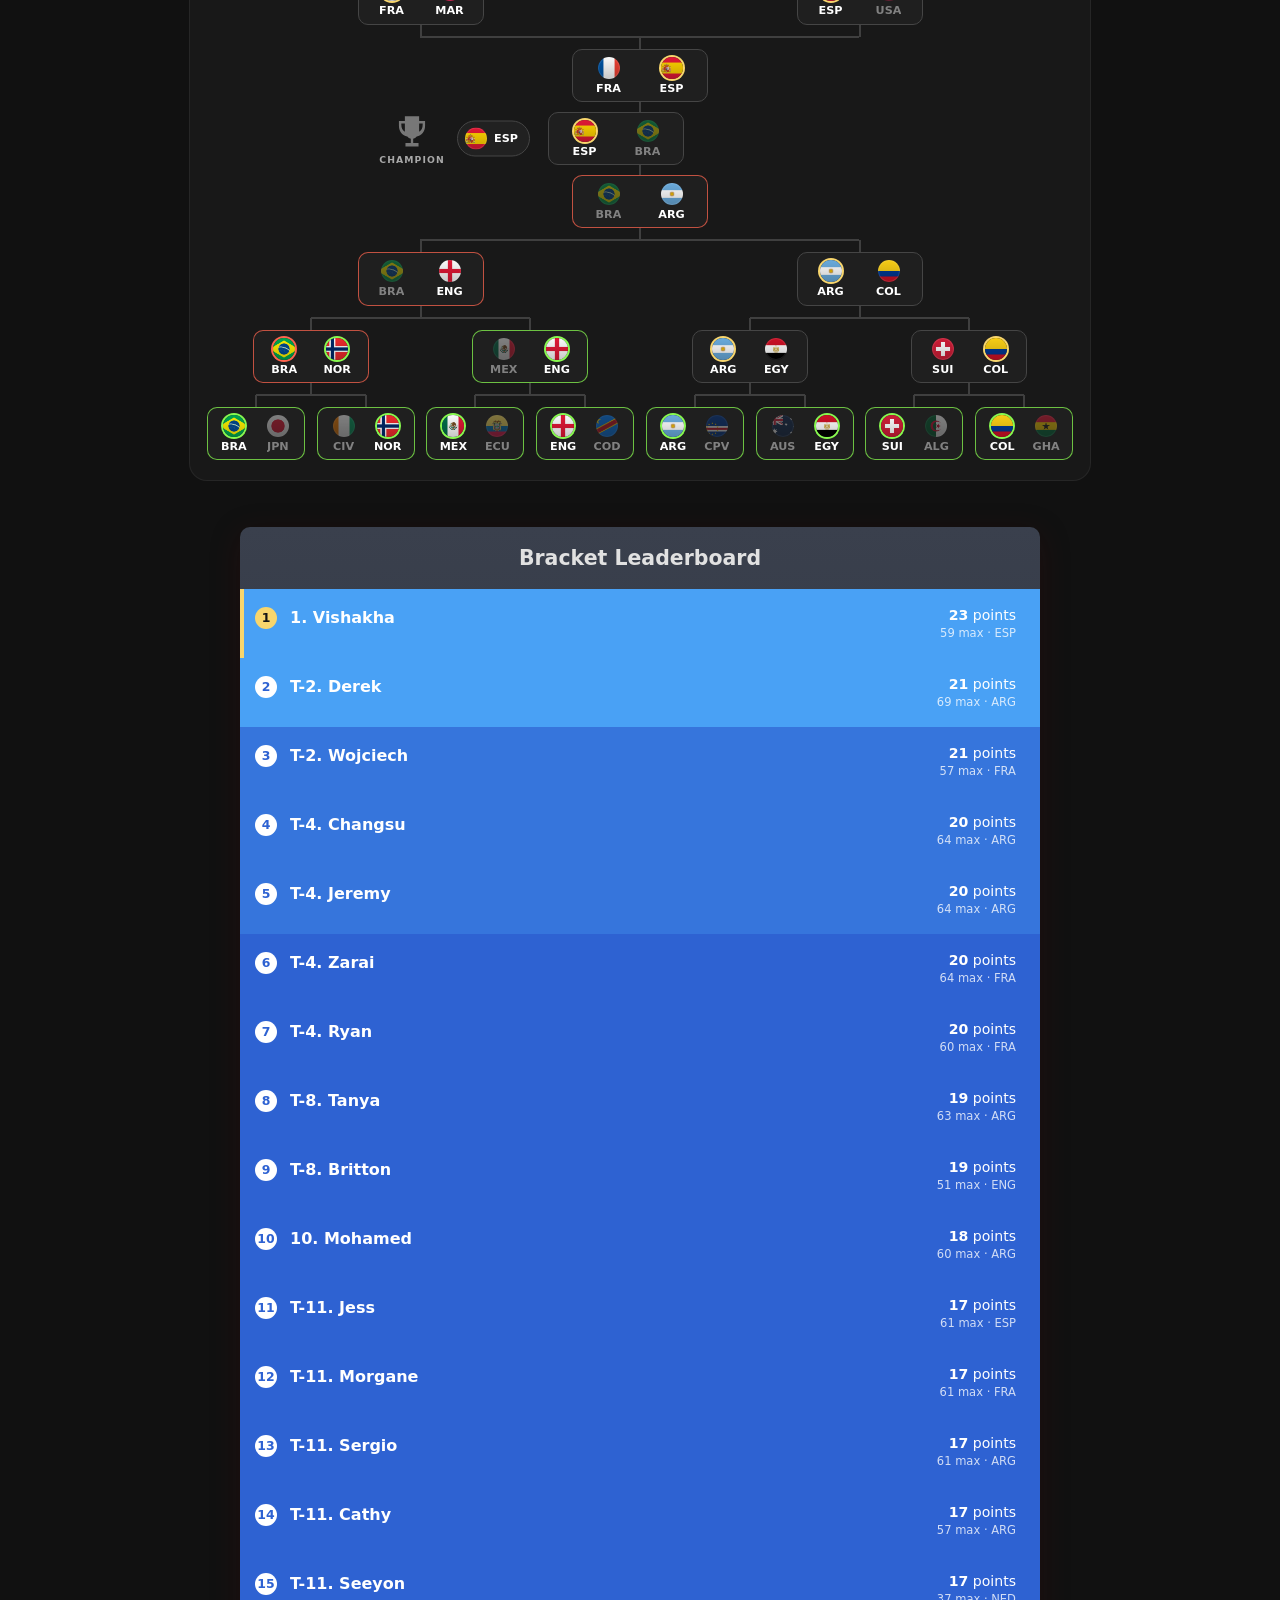
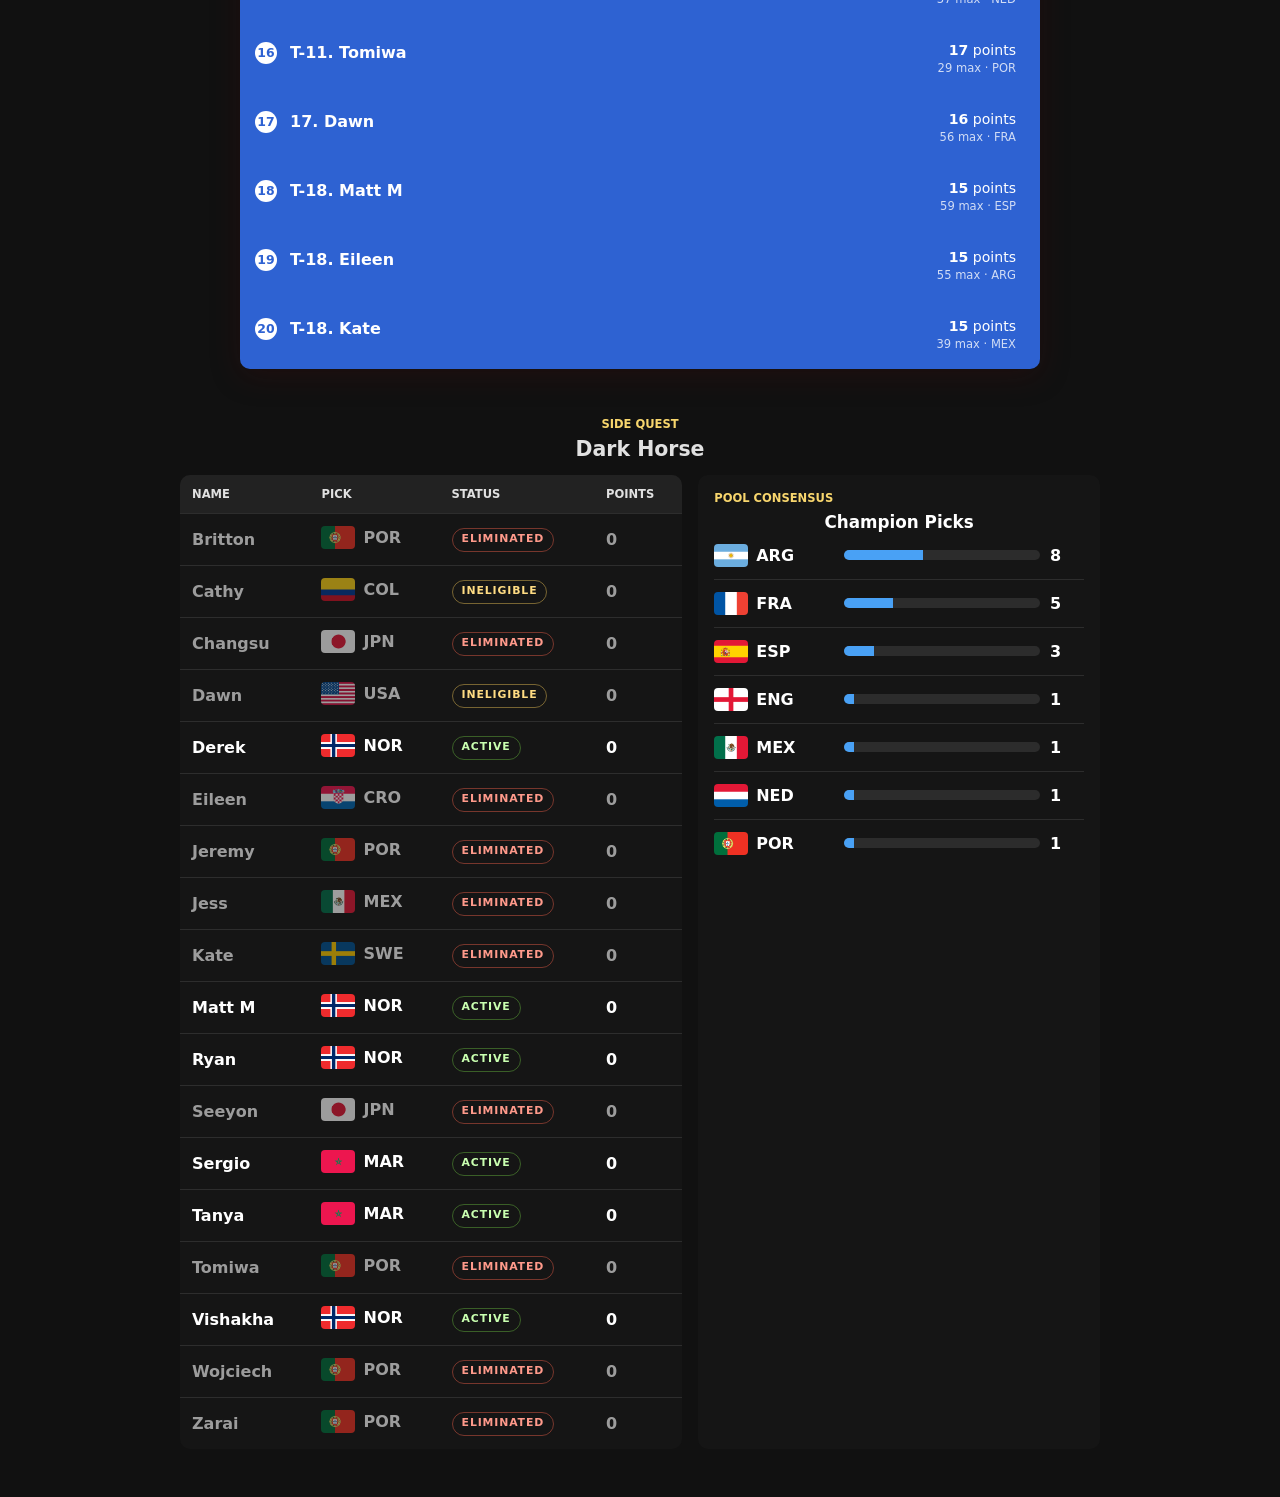
==== commit d3fd91ee: "bye bye ronaldo" ====
--- a/worldcup/index.html
+++ b/worldcup/index.html
@@ -91,7 +91,7 @@
       </section>
     </main>
 
-    <script src="bracket-data.js?v=20260705-4"></script>
+    <script src="bracket-data.js?v=20260706-1"></script>
     <script src="bracket.js?v=20260705-1"></script>
   </body>
 </html>
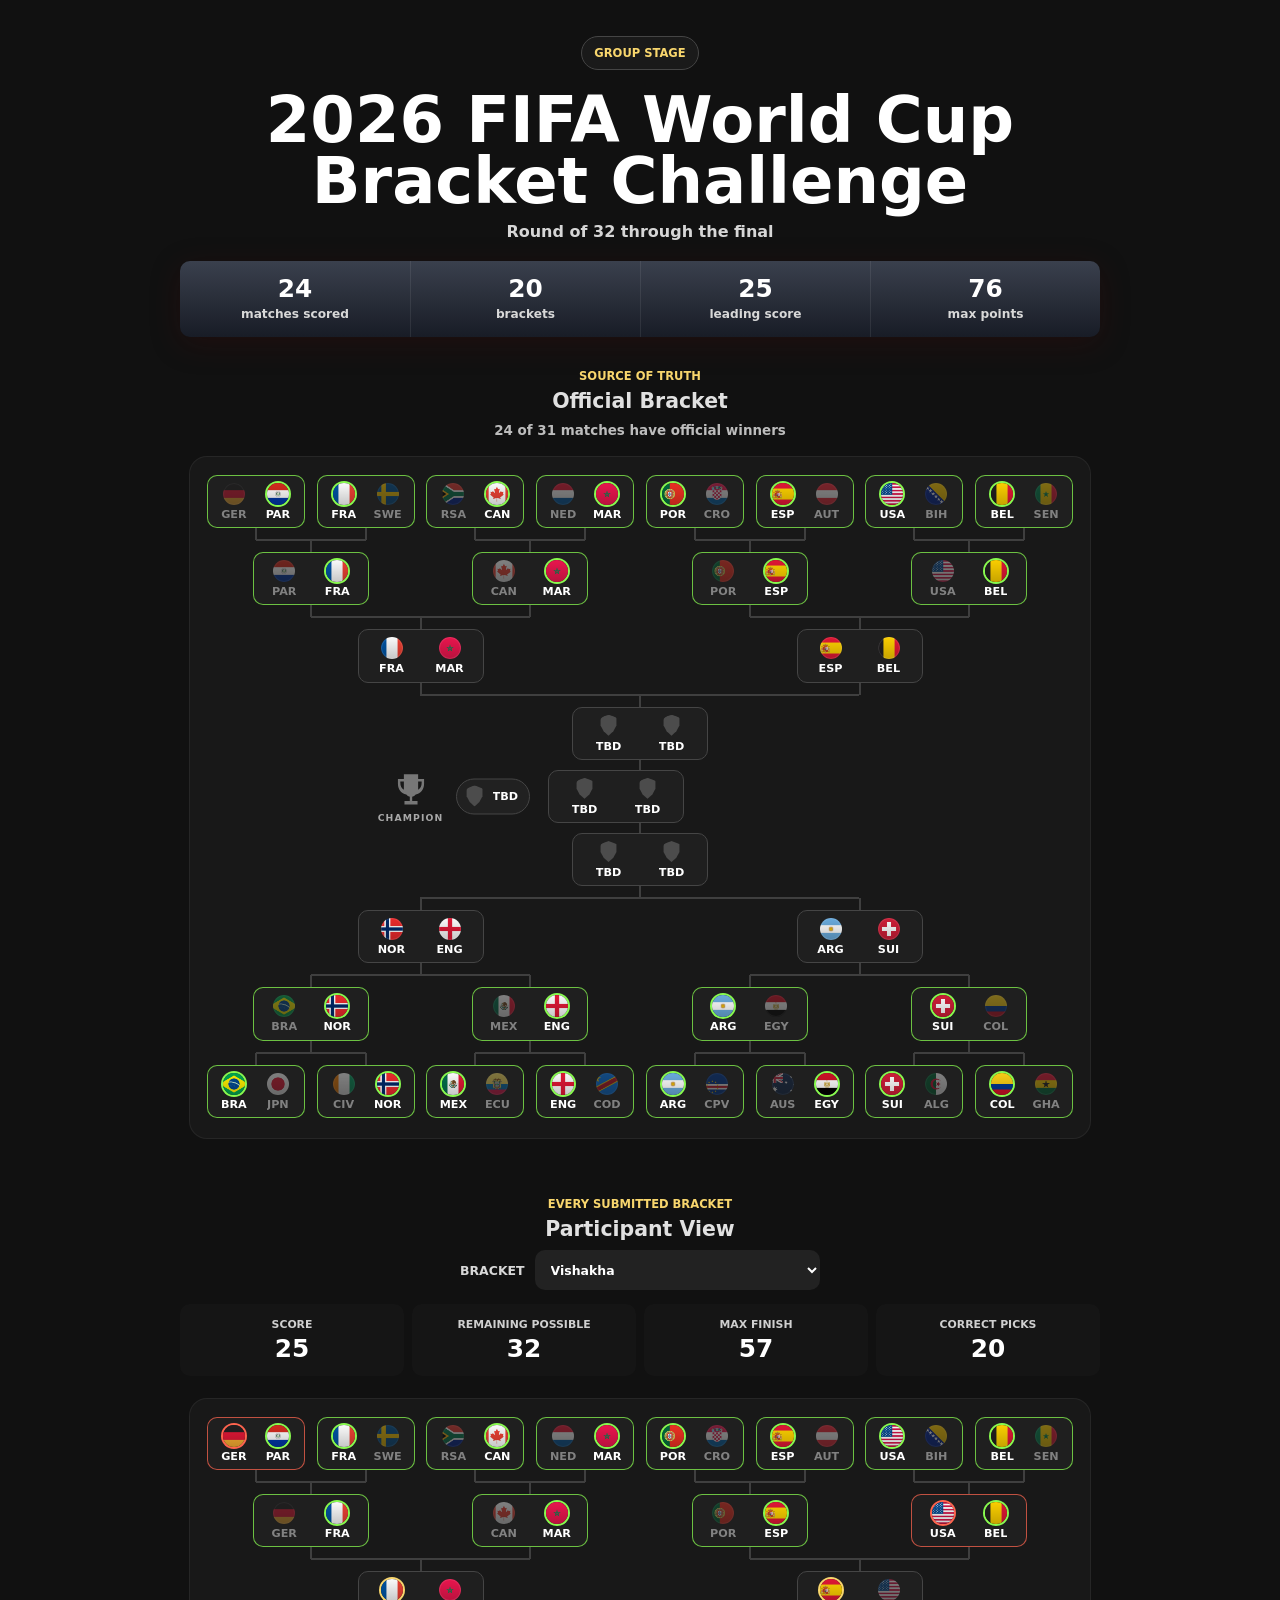
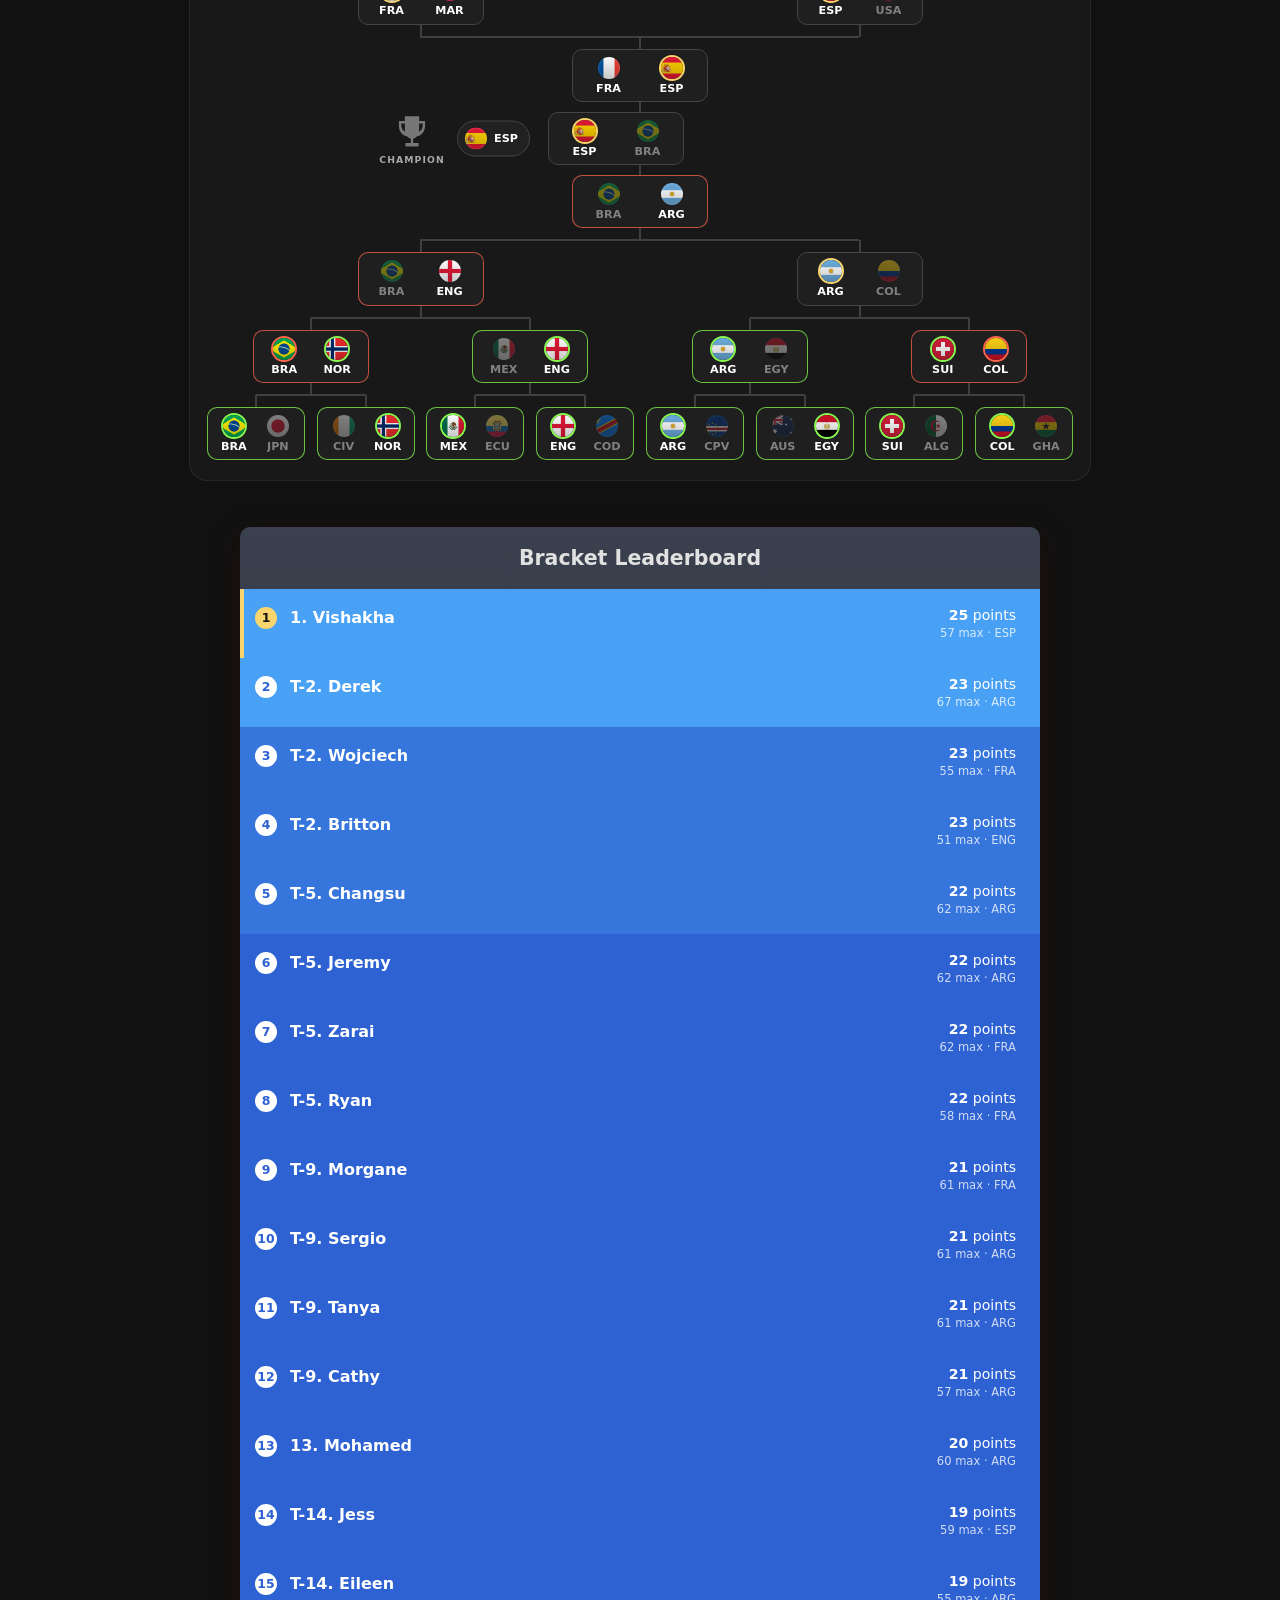
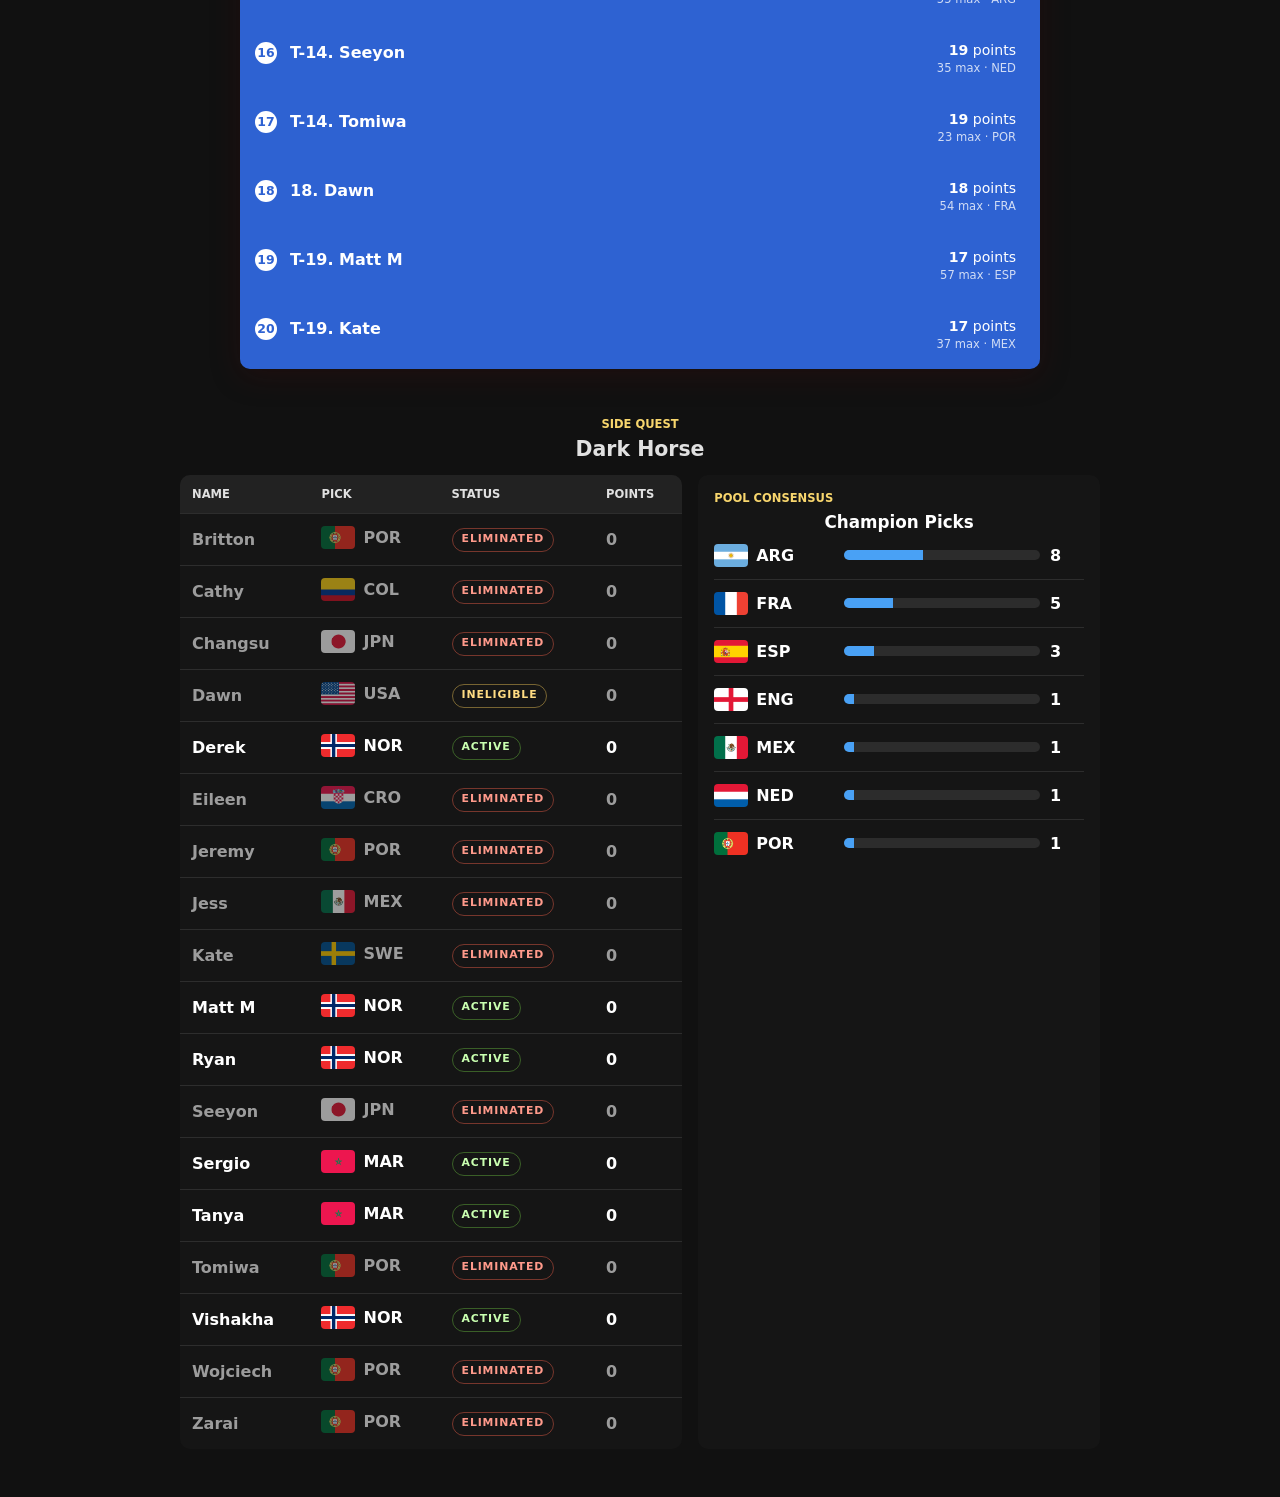
==== commit 27766b89: "SUI over COL" ====
--- a/worldcup/index.html
+++ b/worldcup/index.html
@@ -91,7 +91,7 @@
       </section>
     </main>
 
-    <script src="bracket-data.js?v=20260706-1"></script>
+    <script src="bracket-data.js?v=20260707-1"></script>
     <script src="bracket.js?v=20260705-1"></script>
   </body>
 </html>
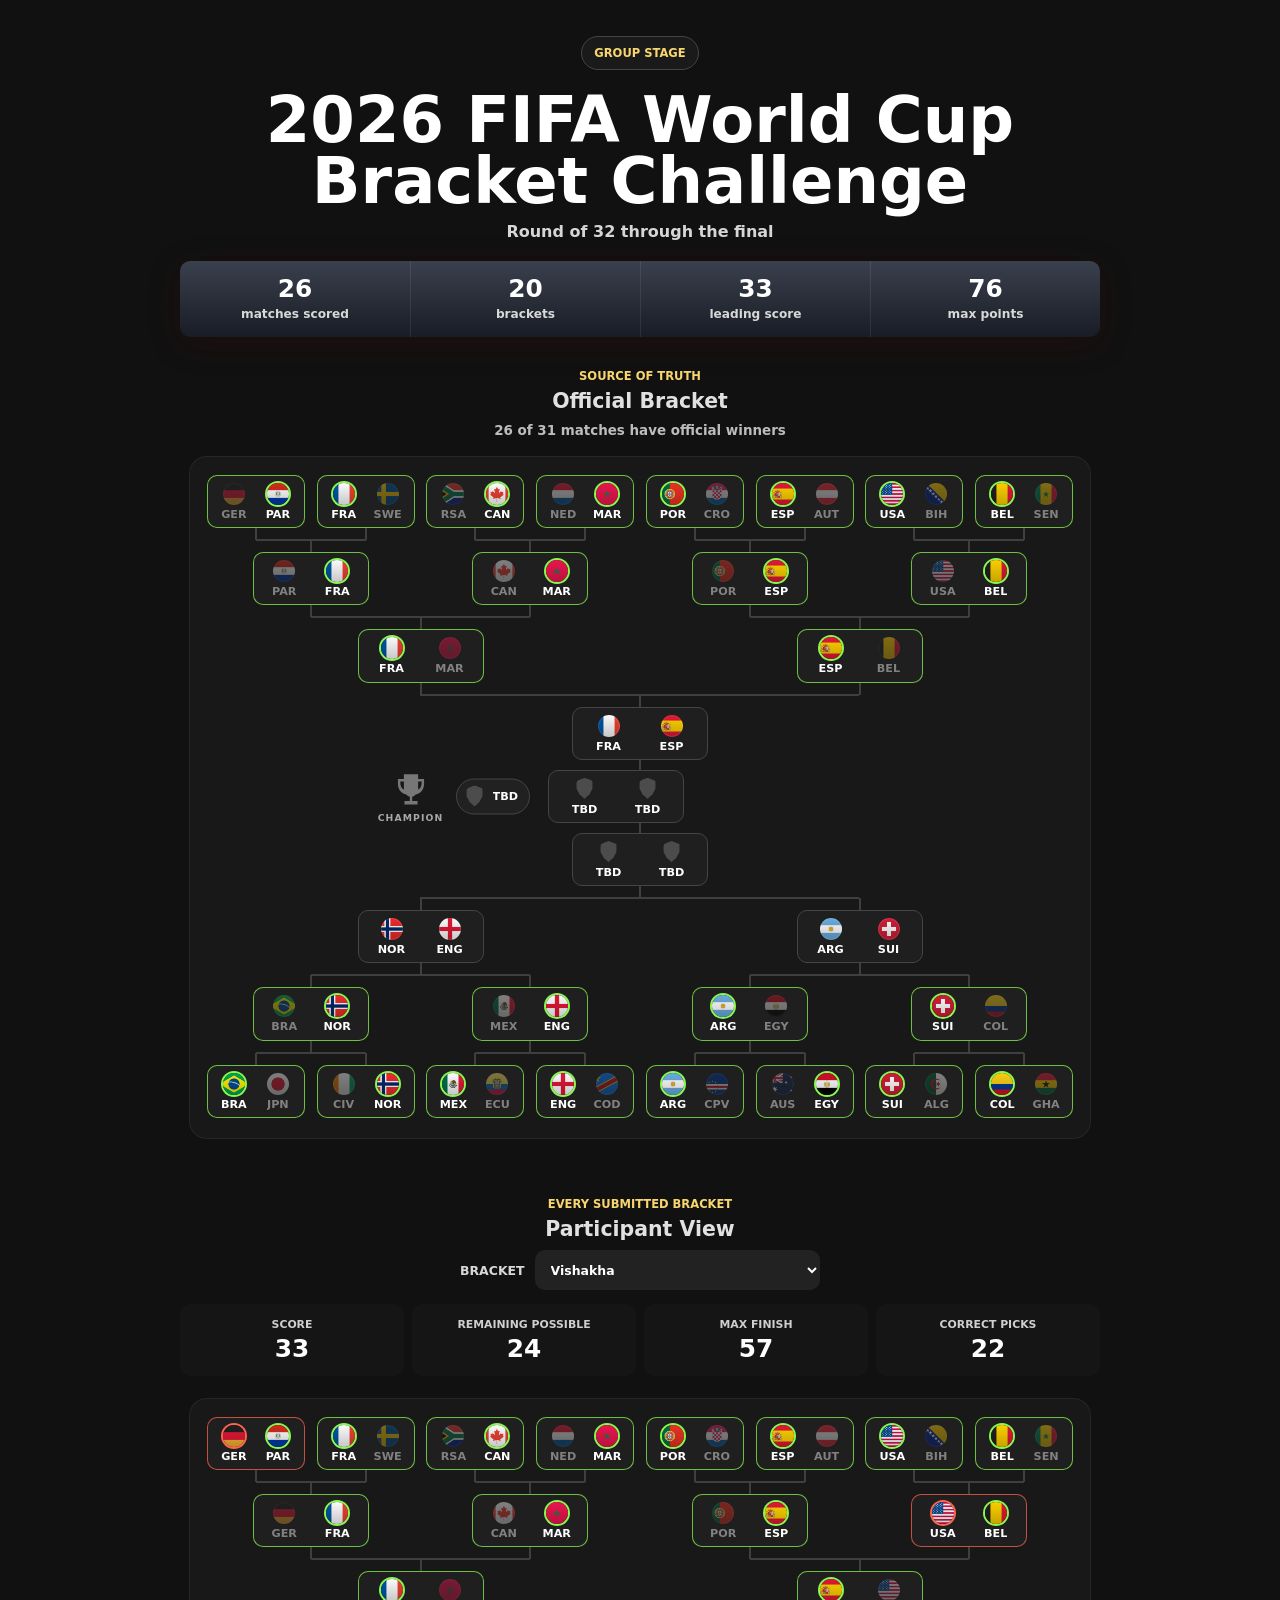
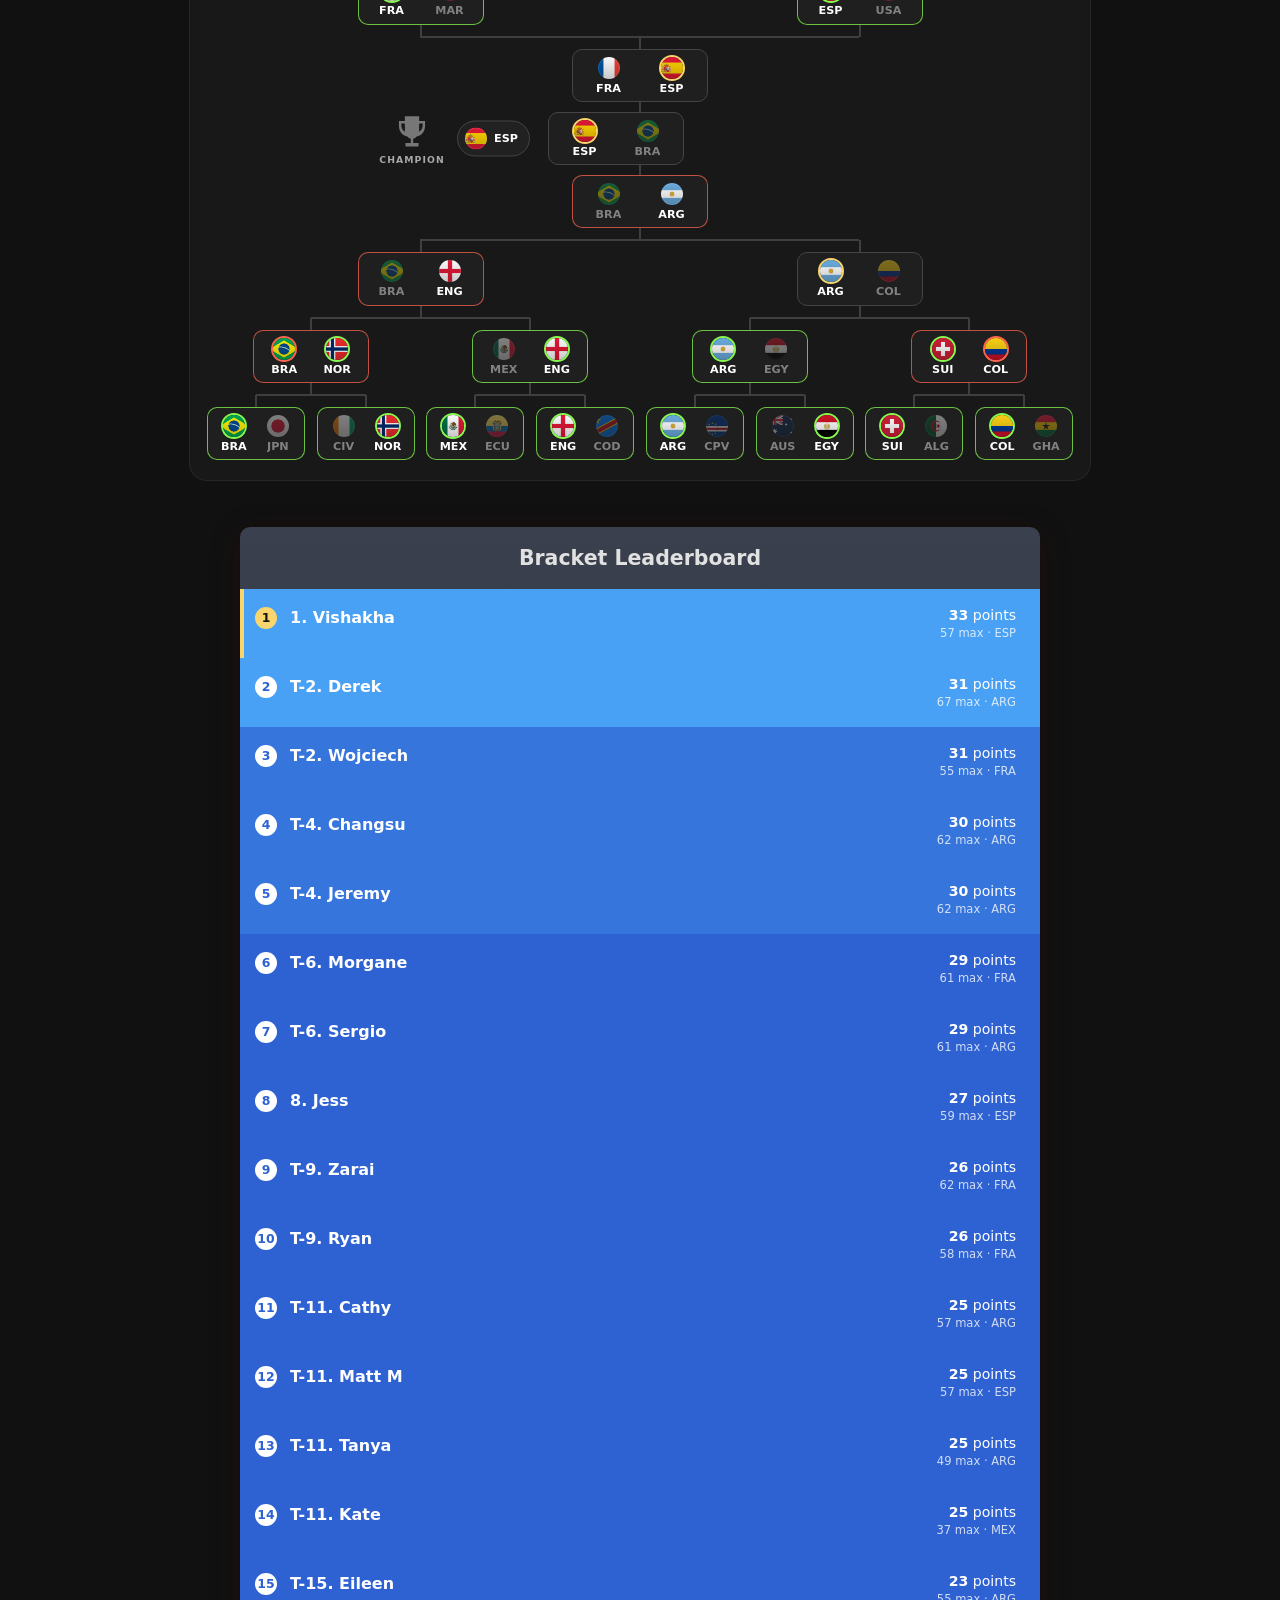
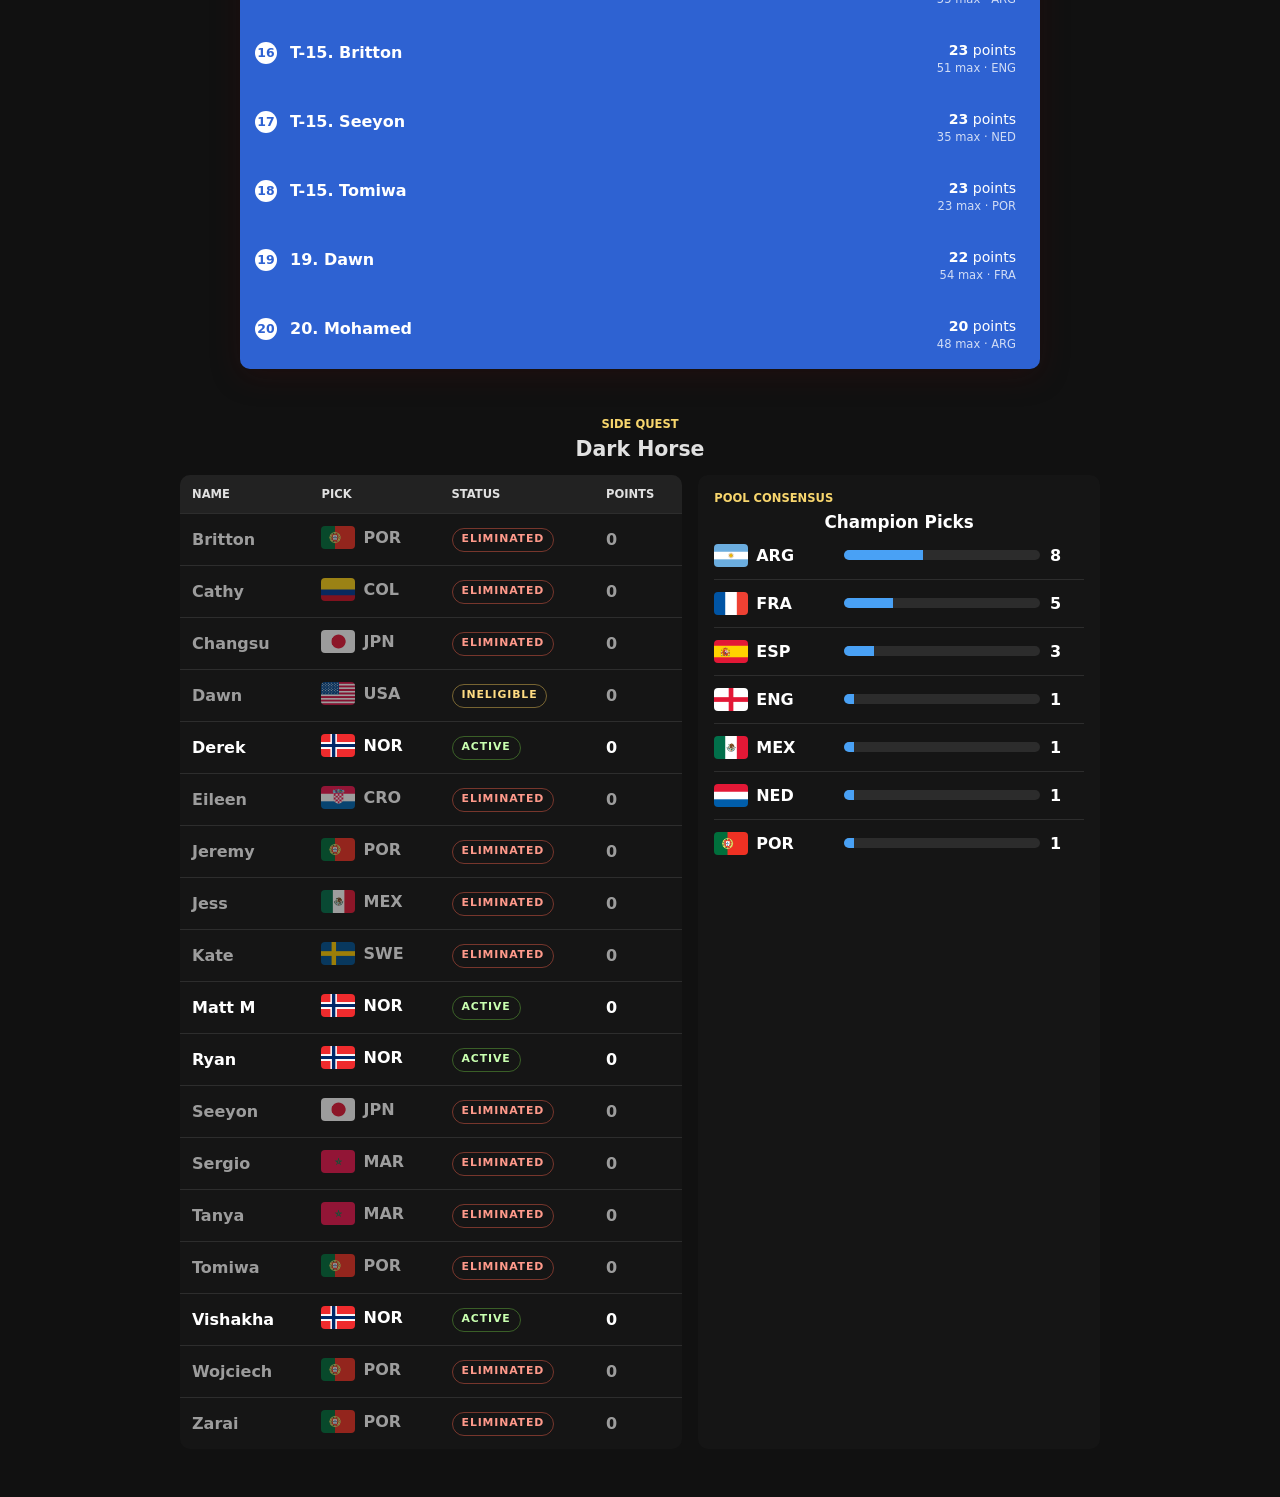
==== commit cf816f5a: "aria is beautiful" ====
--- a/worldcup/index.html
+++ b/worldcup/index.html
@@ -91,7 +91,7 @@
       </section>
     </main>
 
-    <script src="bracket-data.js?v=20260707-1"></script>
+    <script src="bracket-data.js?v=20260710-1"></script>
     <script src="bracket.js?v=20260705-1"></script>
   </body>
 </html>
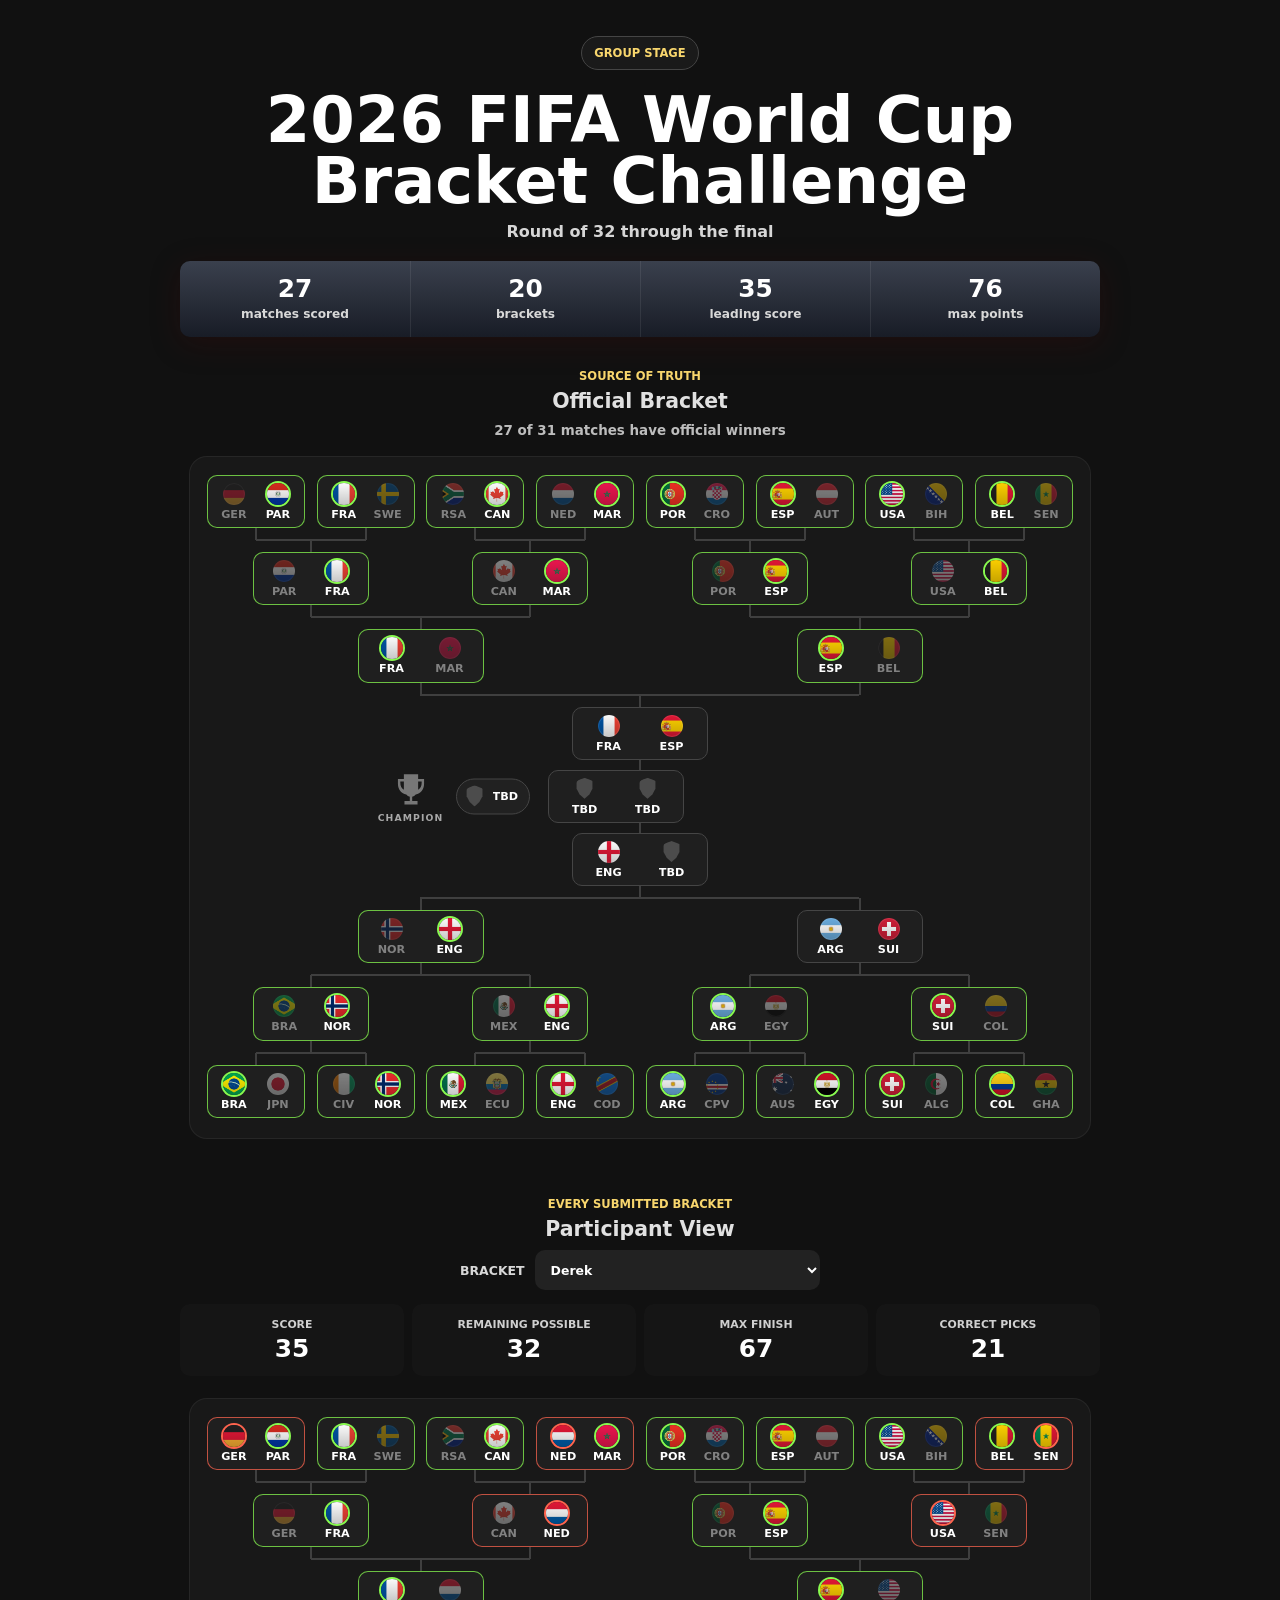
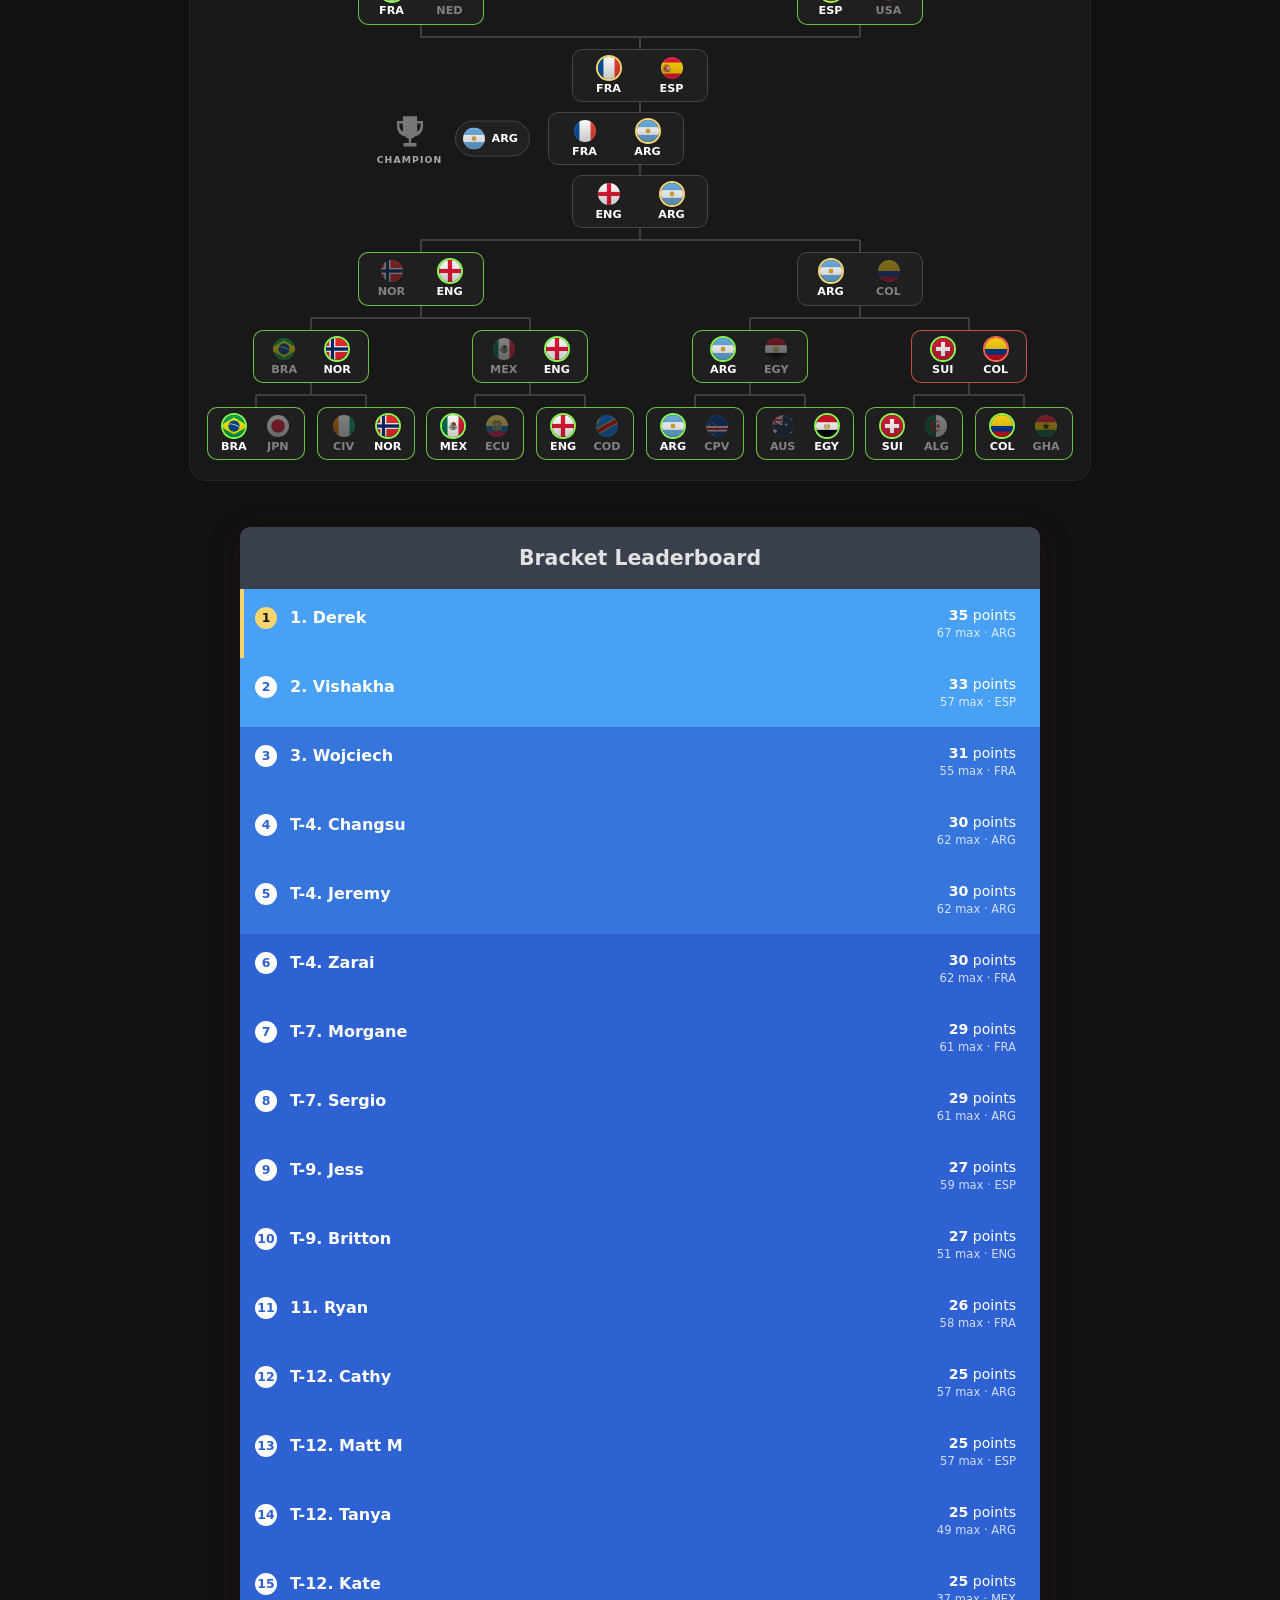
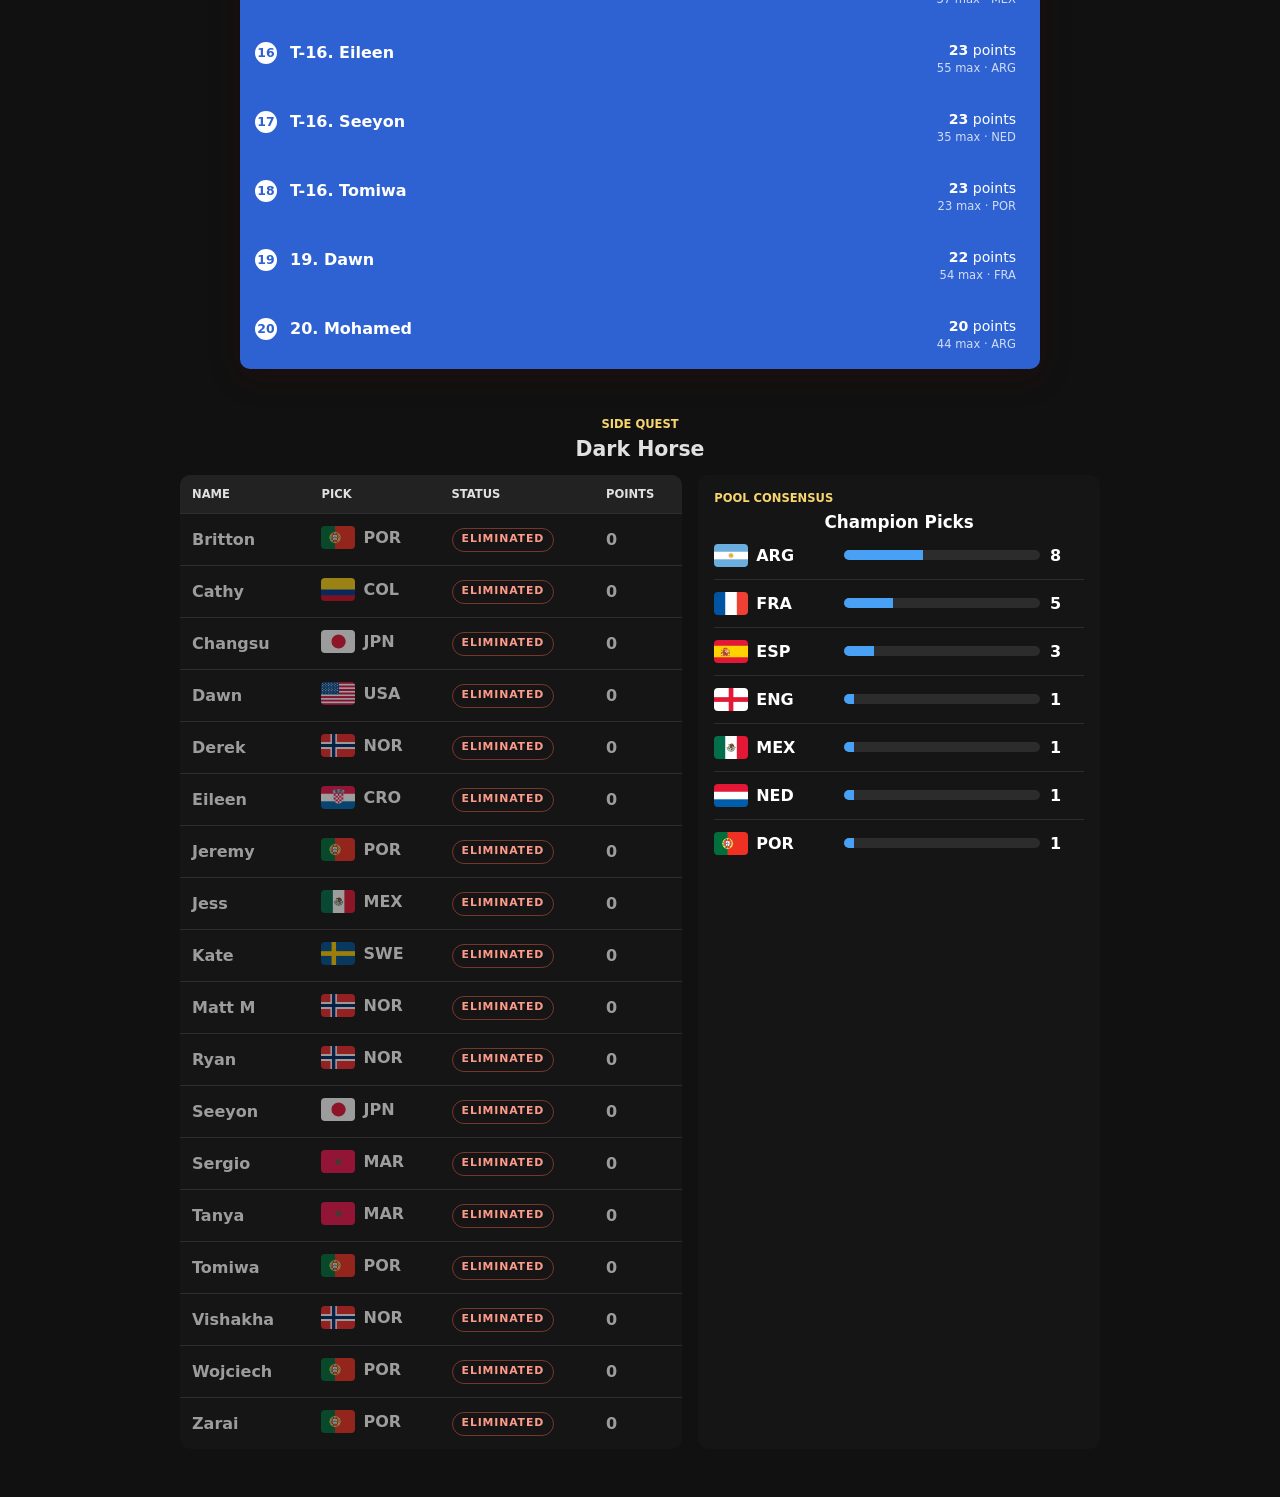
==== commit f455b904: "ENG beats NOR" ====
--- a/worldcup/index.html
+++ b/worldcup/index.html
@@ -91,7 +91,7 @@
       </section>
     </main>
 
-    <script src="bracket-data.js?v=20260710-1"></script>
+    <script src="bracket-data.js?v=20260711-2"></script>
     <script src="bracket.js?v=20260705-1"></script>
   </body>
 </html>
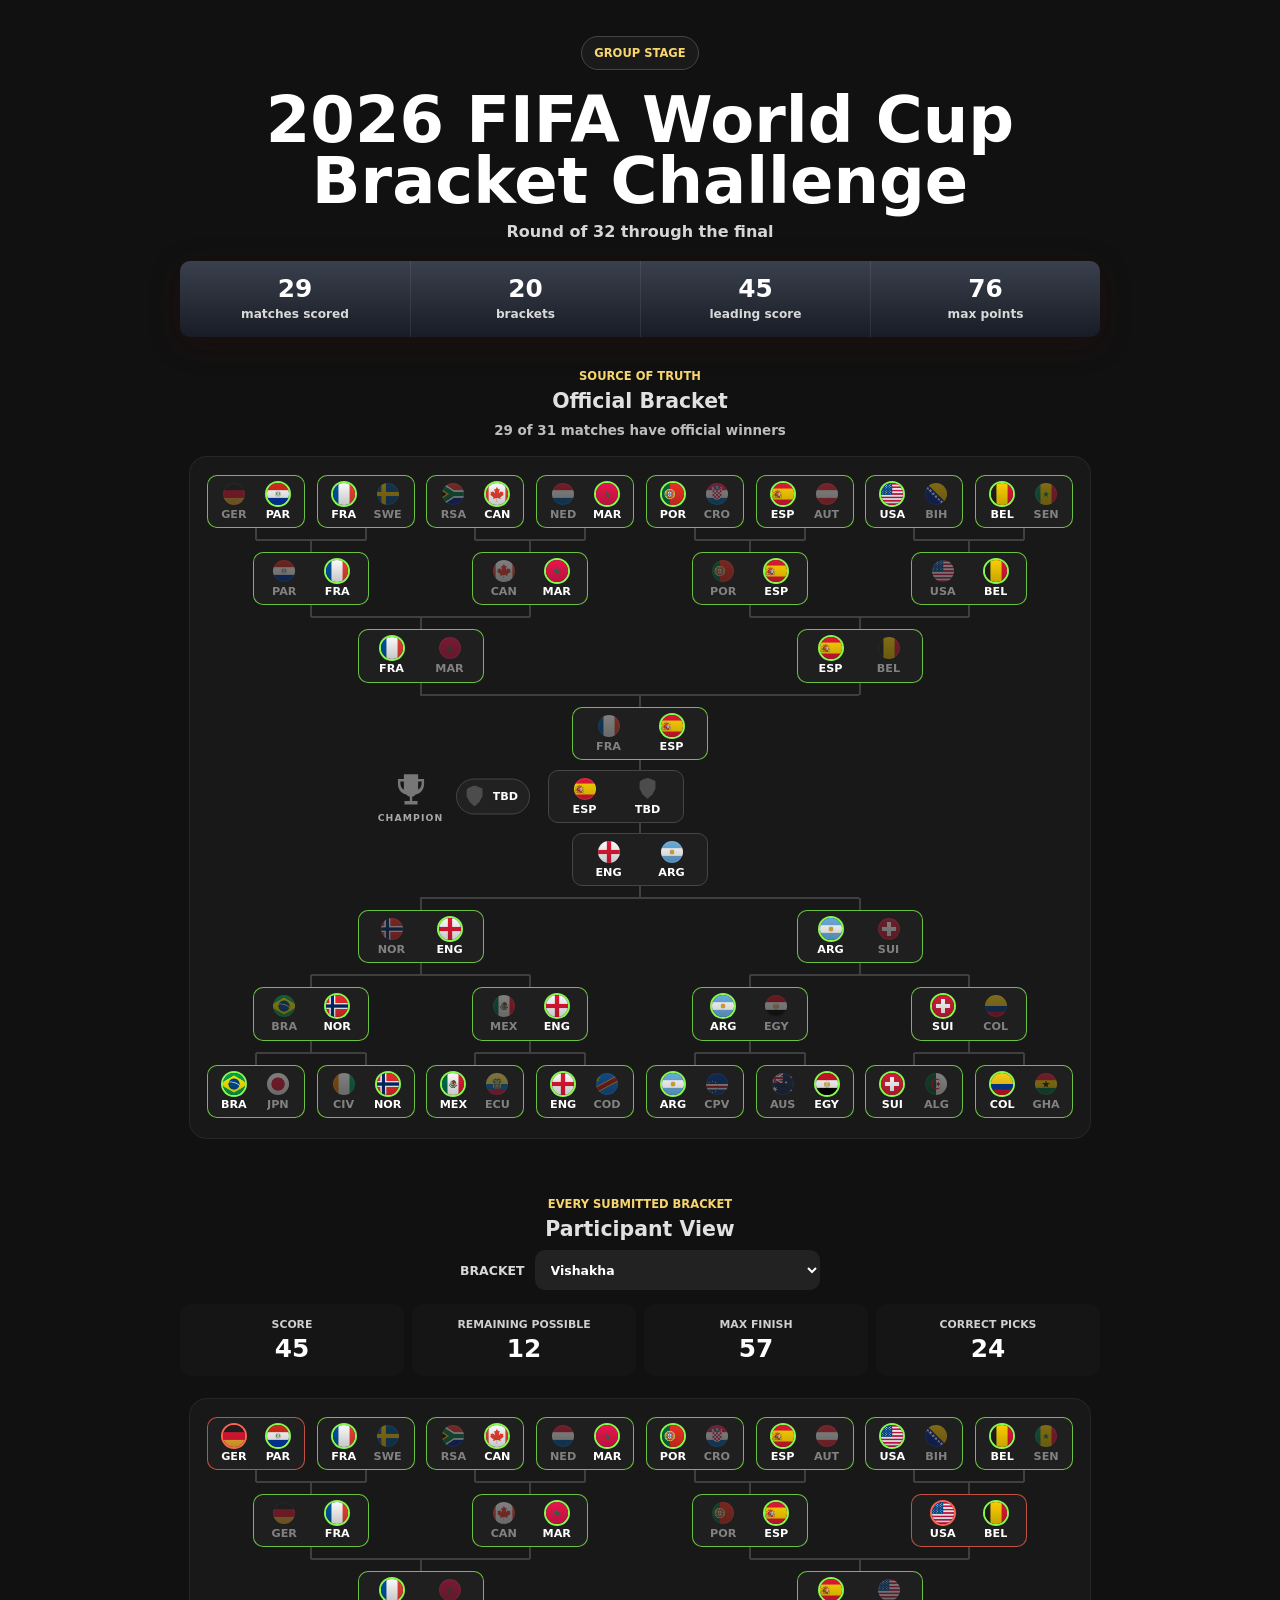
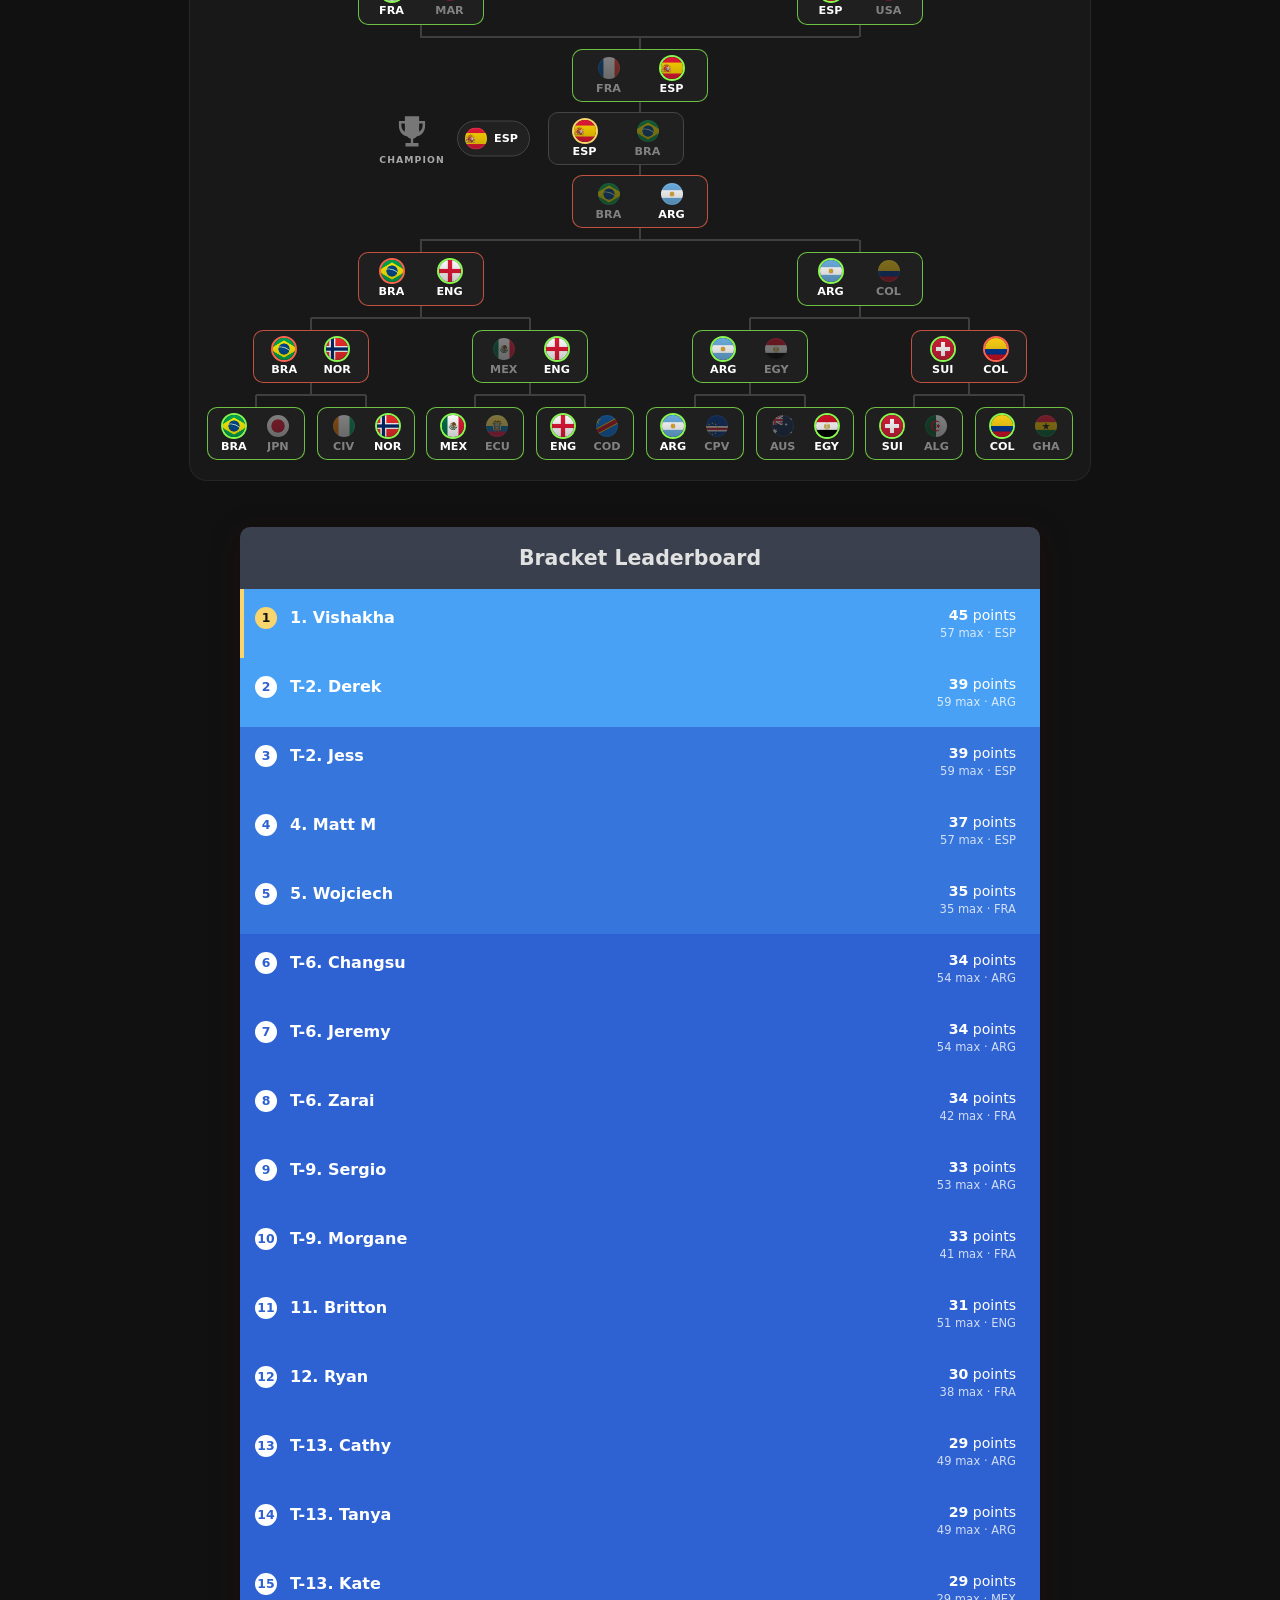
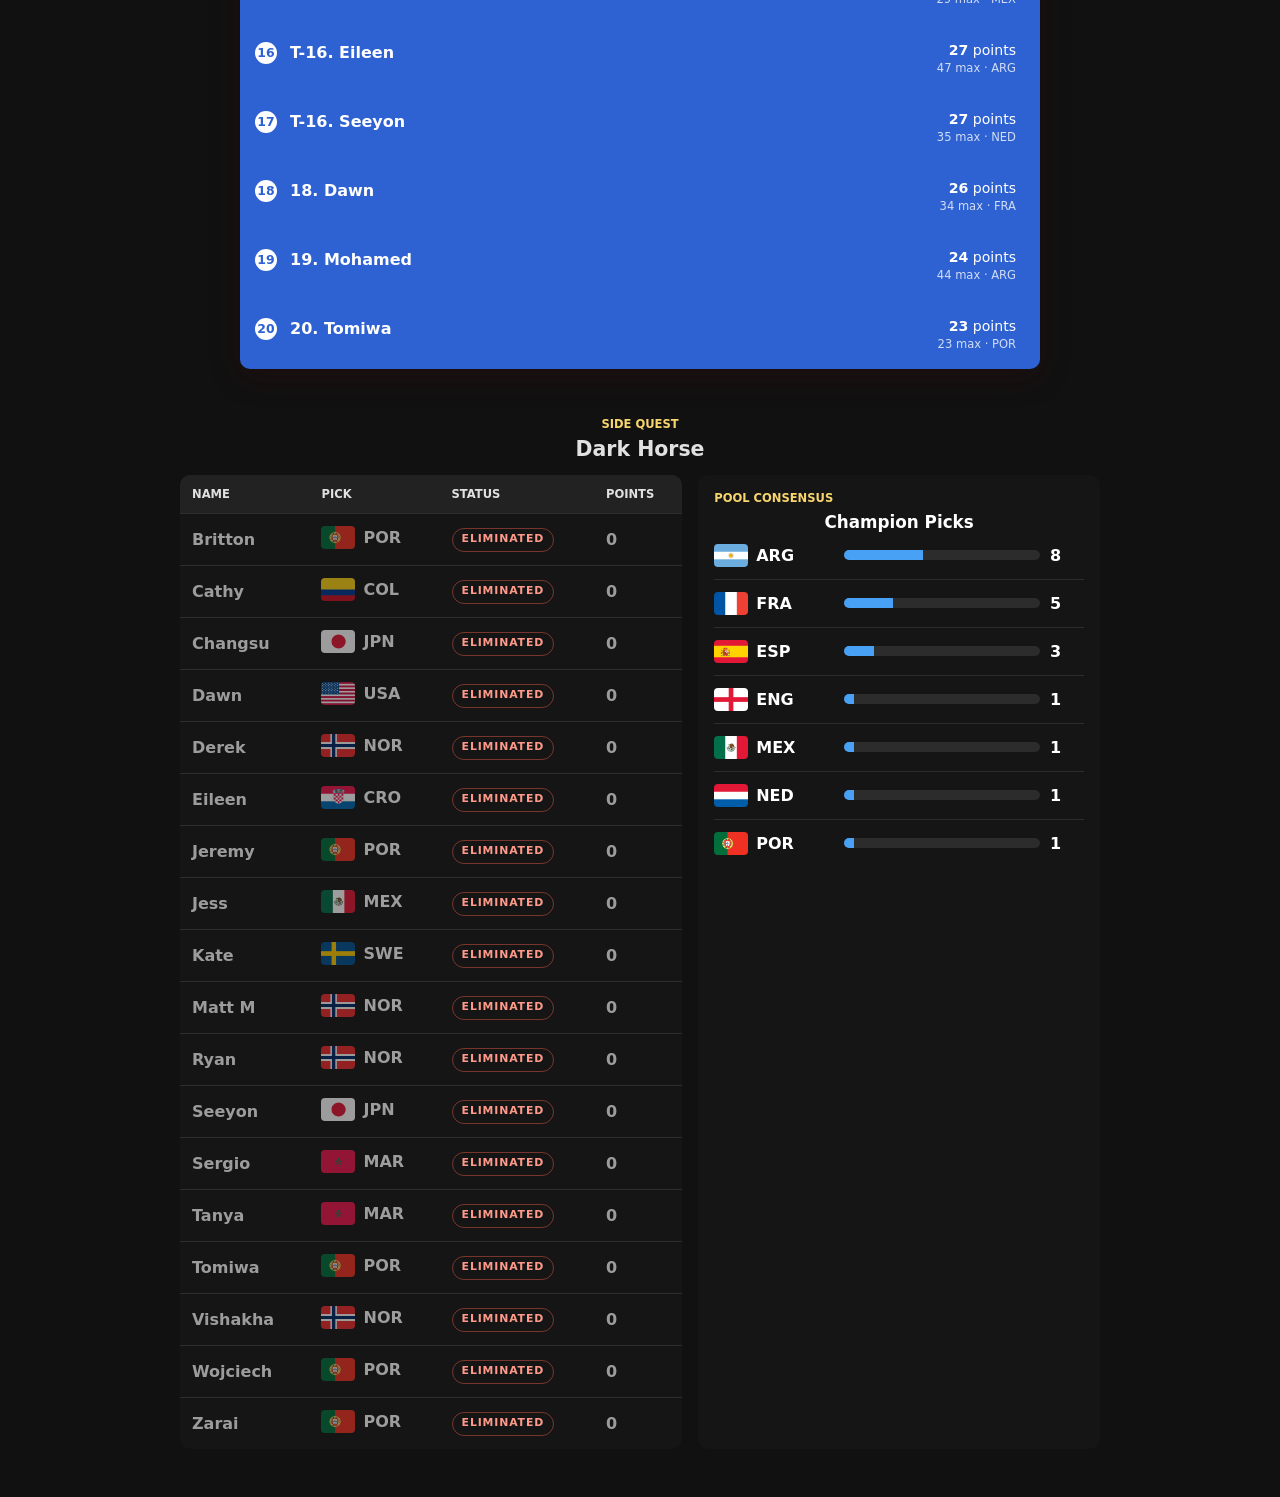
==== commit 837baff8: "ESP over FRA" ====
--- a/worldcup/index.html
+++ b/worldcup/index.html
@@ -91,7 +91,7 @@
       </section>
     </main>
 
-    <script src="bracket-data.js?v=20260711-2"></script>
+    <script src="bracket-data.js?v=20260714-1"></script>
     <script src="bracket.js?v=20260705-1"></script>
   </body>
 </html>
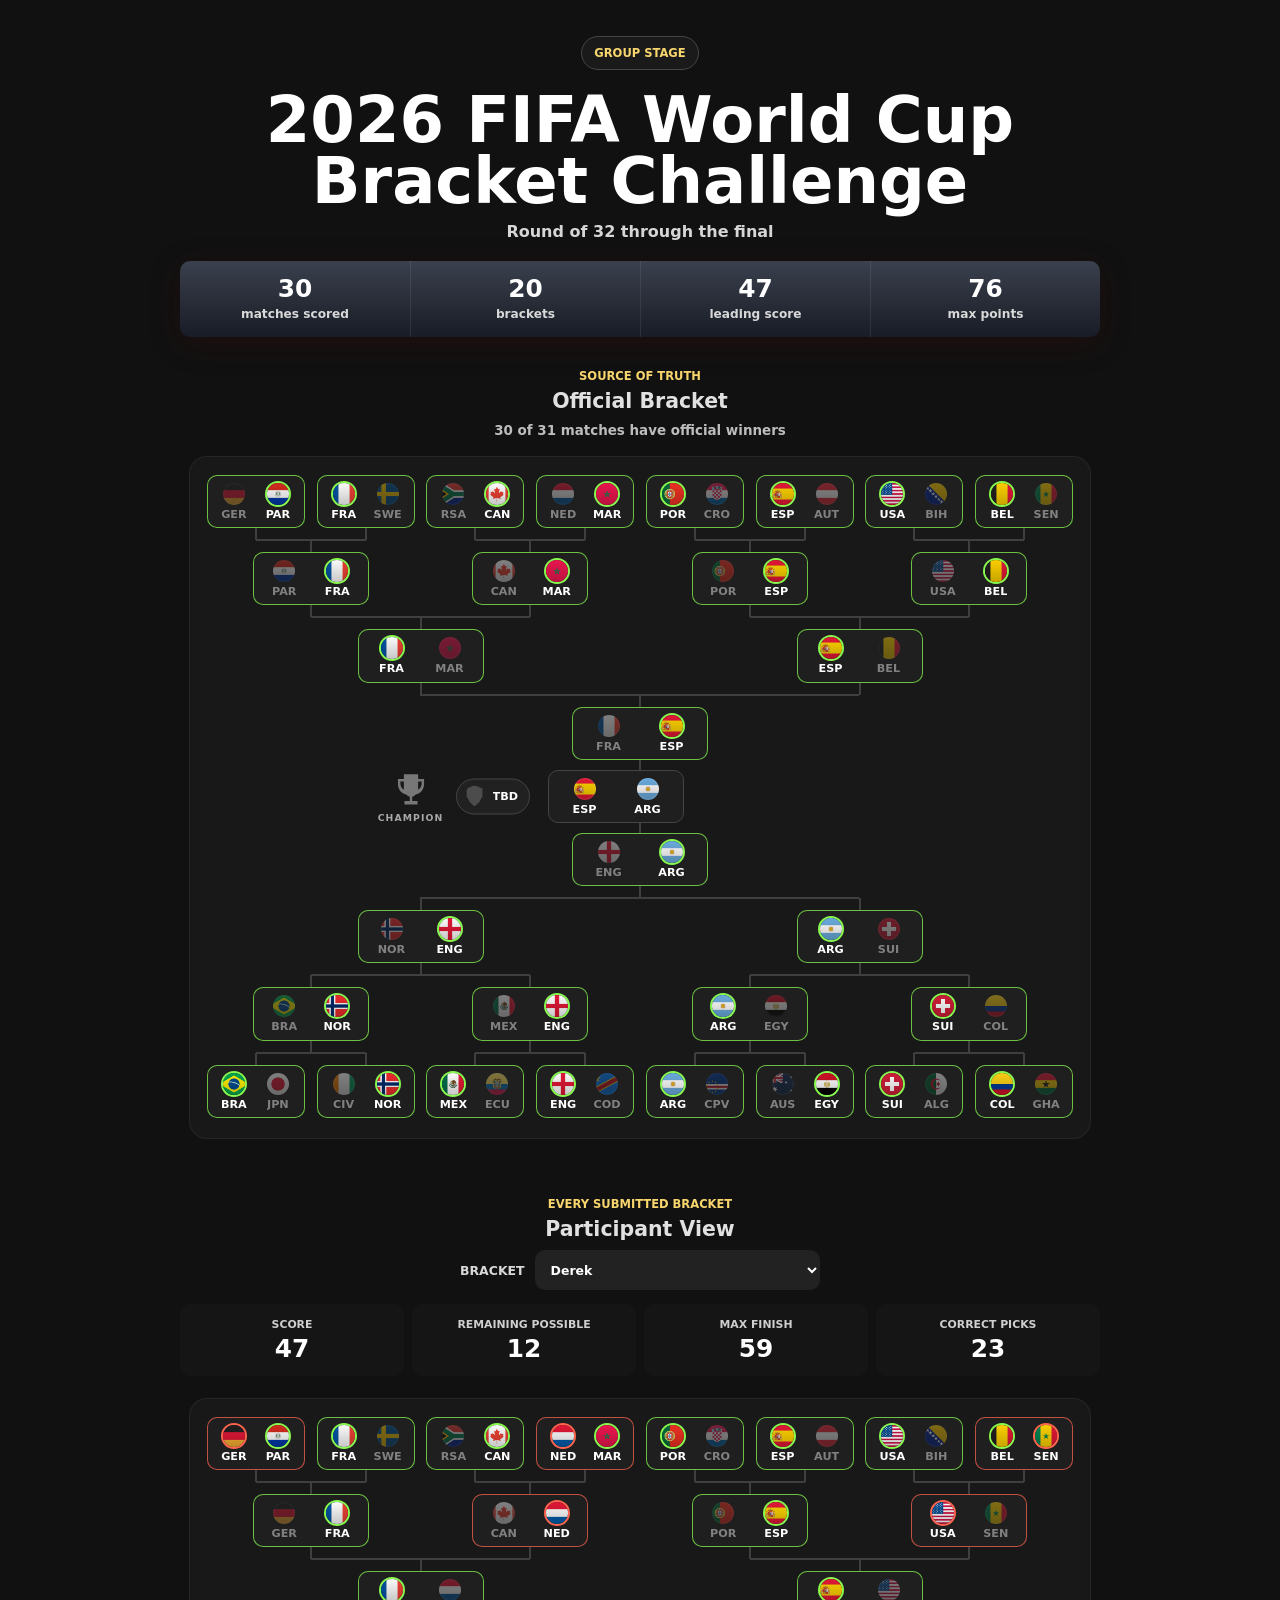
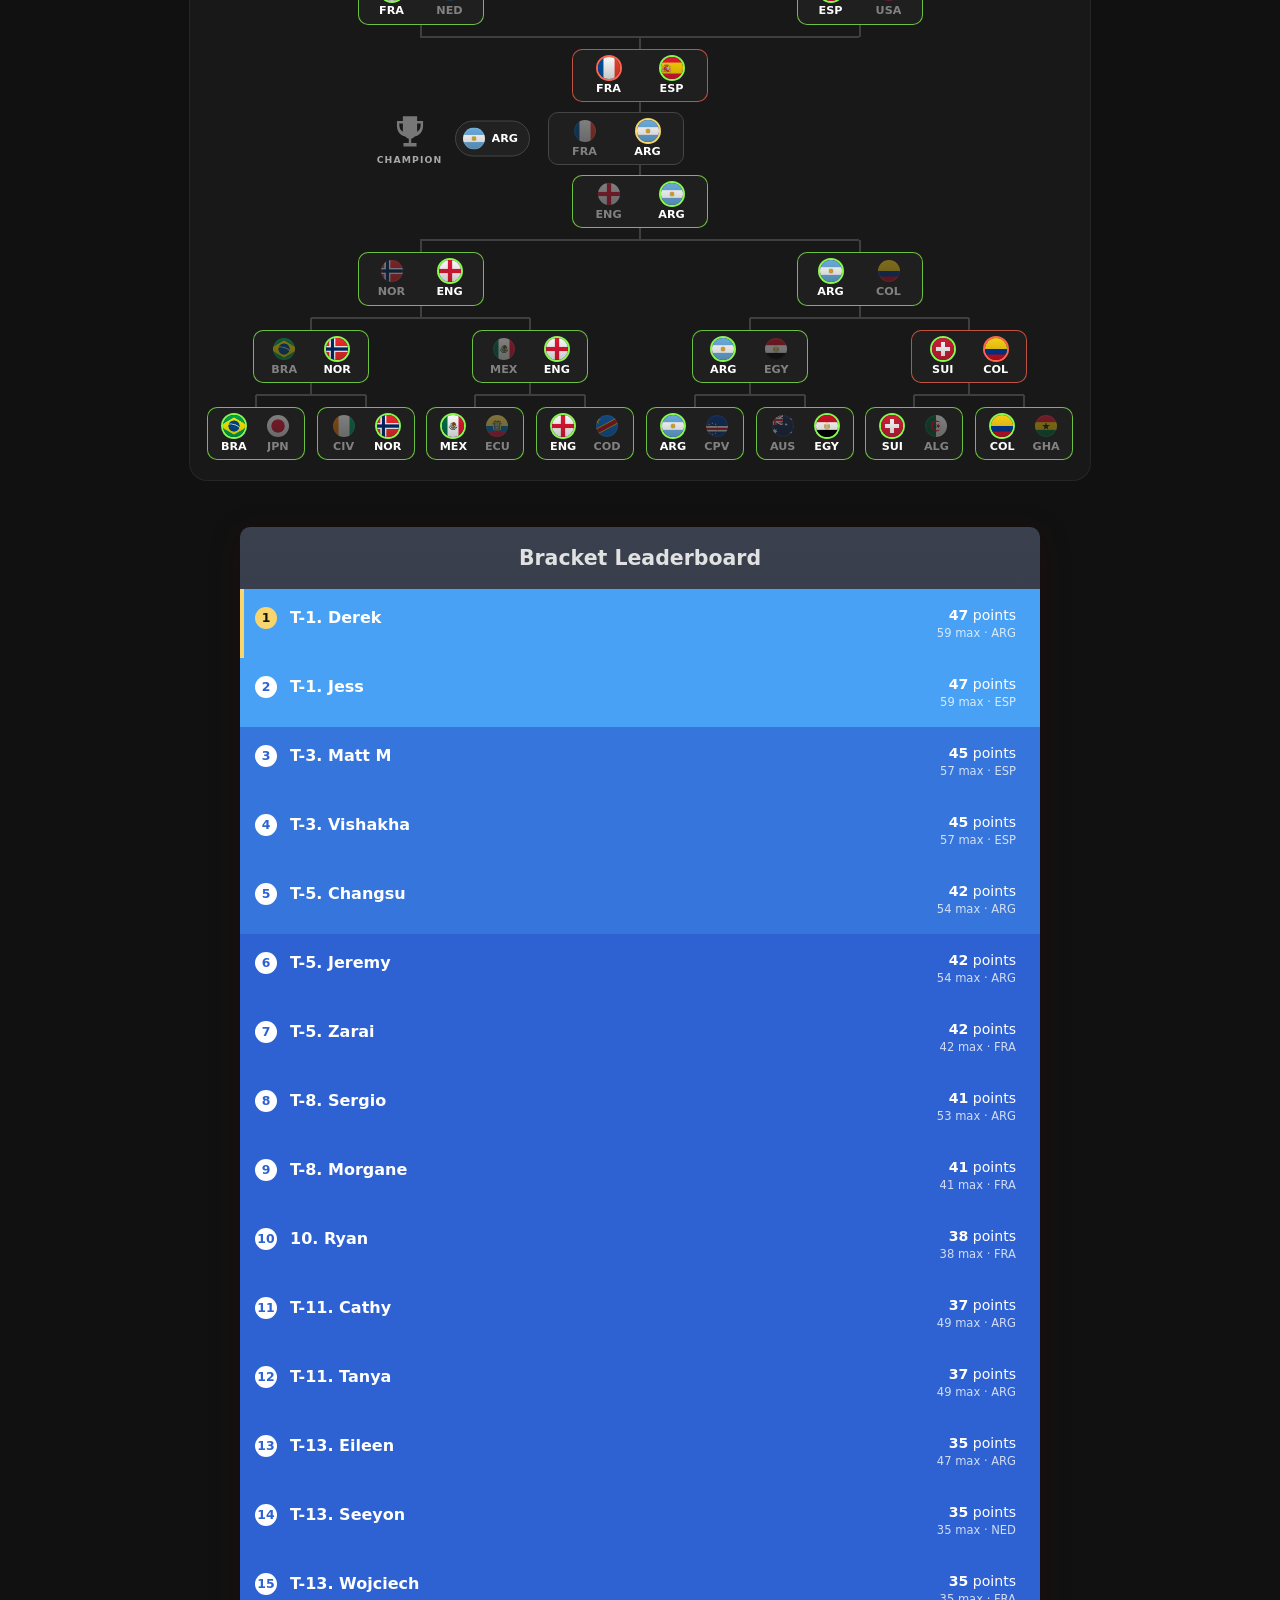
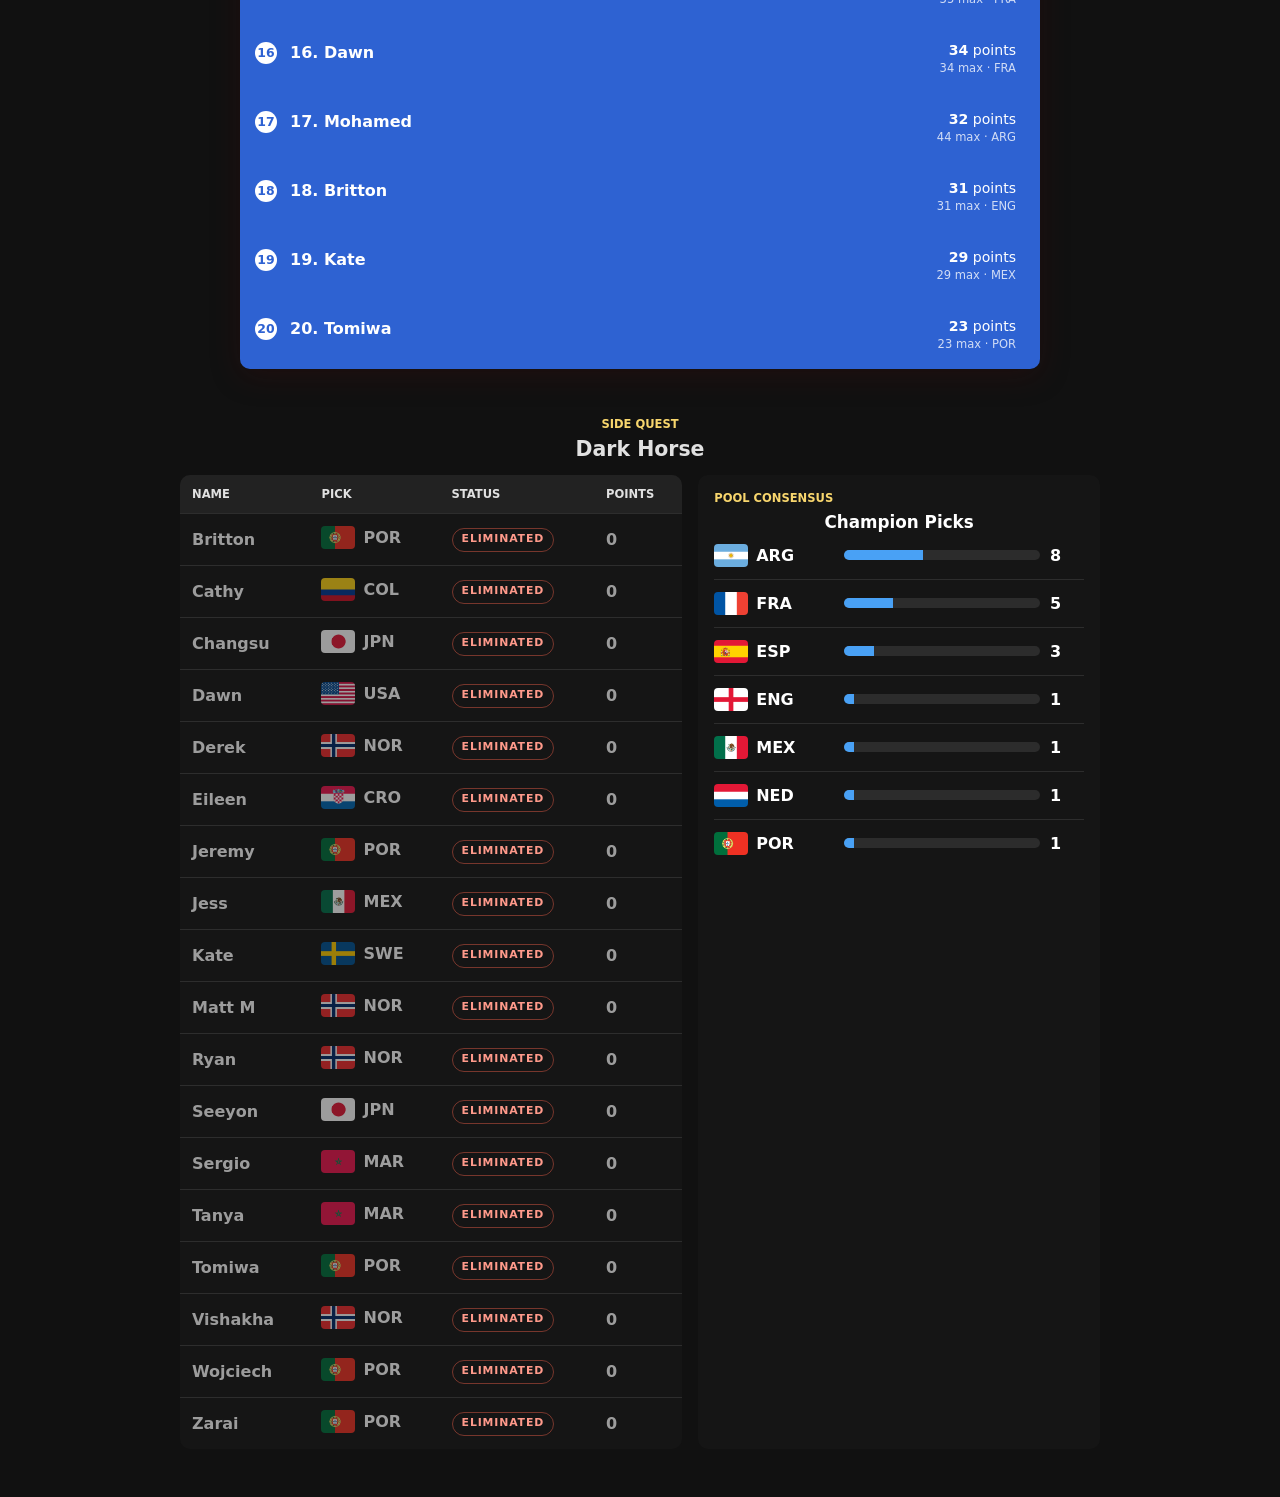
==== commit 7ee3c96e: "Undisputed goat." ====
--- a/worldcup/index.html
+++ b/worldcup/index.html
@@ -91,7 +91,7 @@
       </section>
     </main>
 
-    <script src="bracket-data.js?v=20260714-1"></script>
+    <script src="bracket-data.js?v=20260715-1"></script>
     <script src="bracket.js?v=20260705-1"></script>
   </body>
 </html>
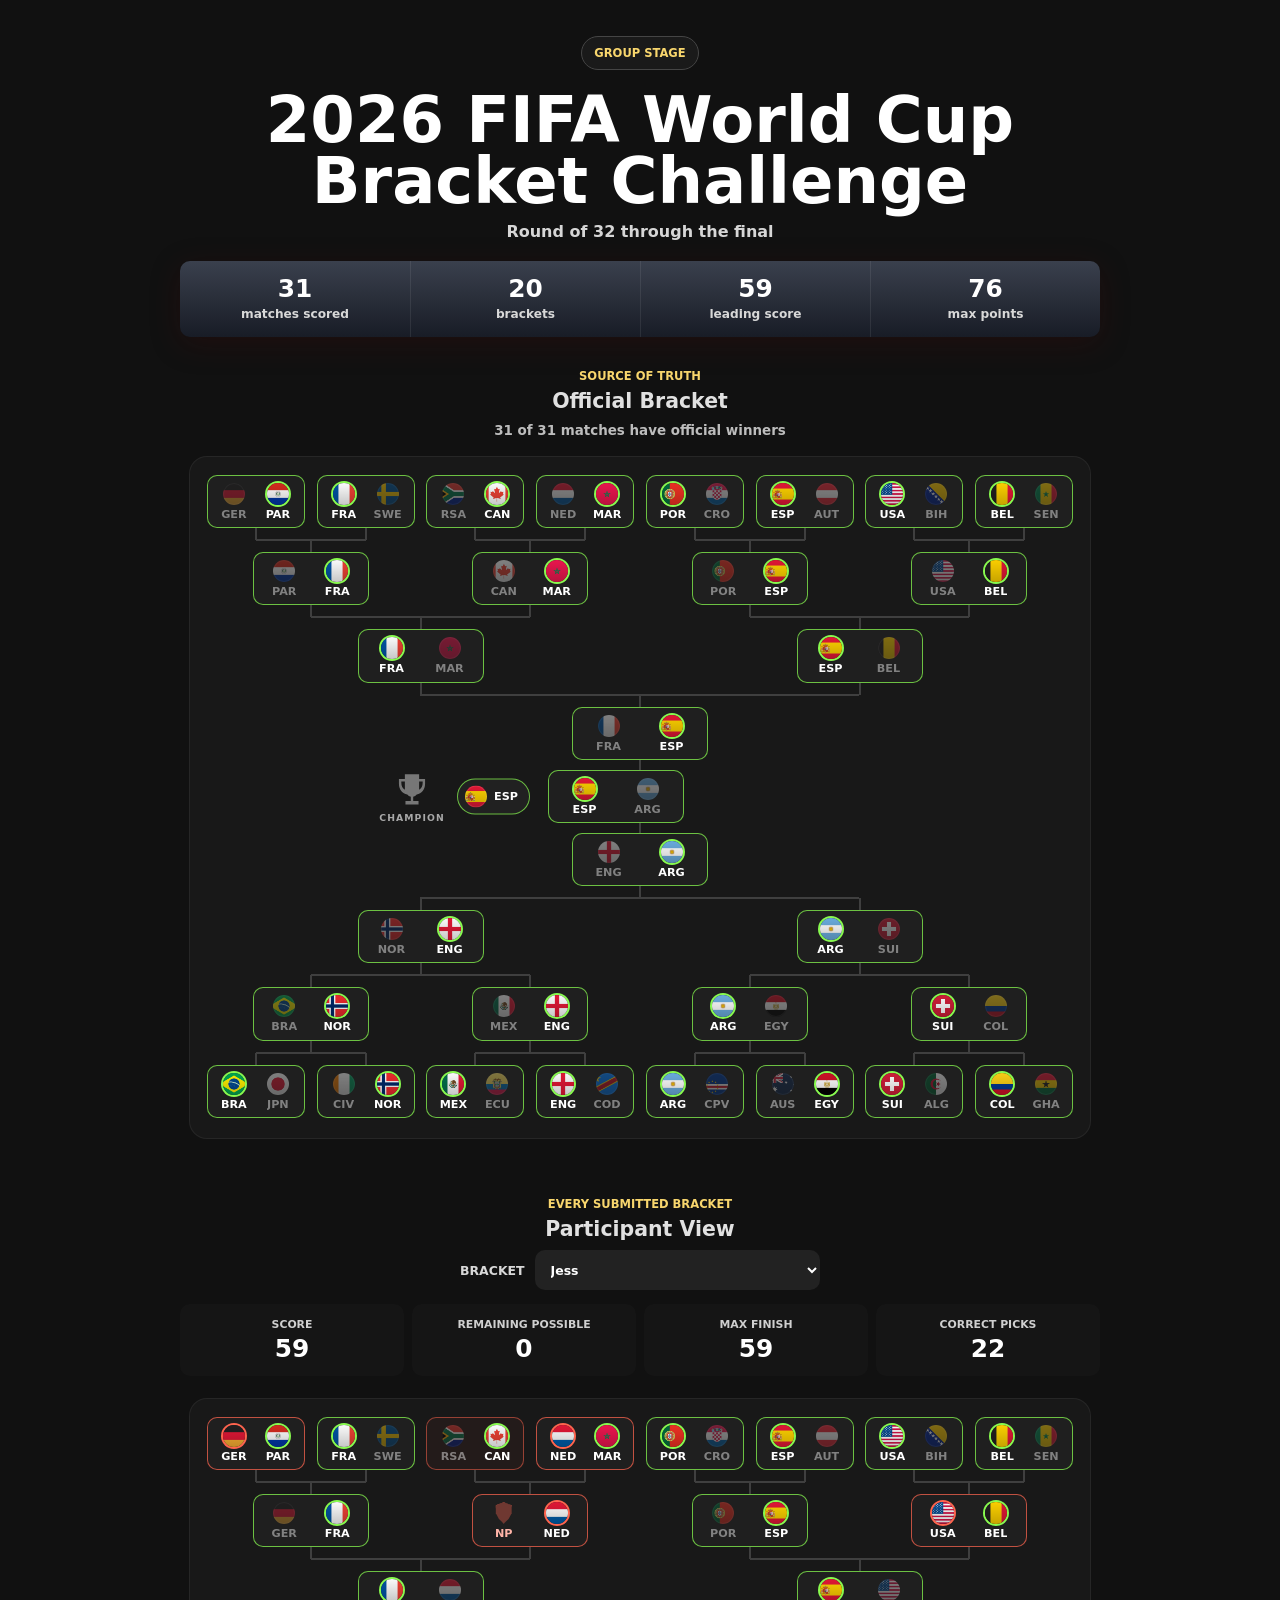
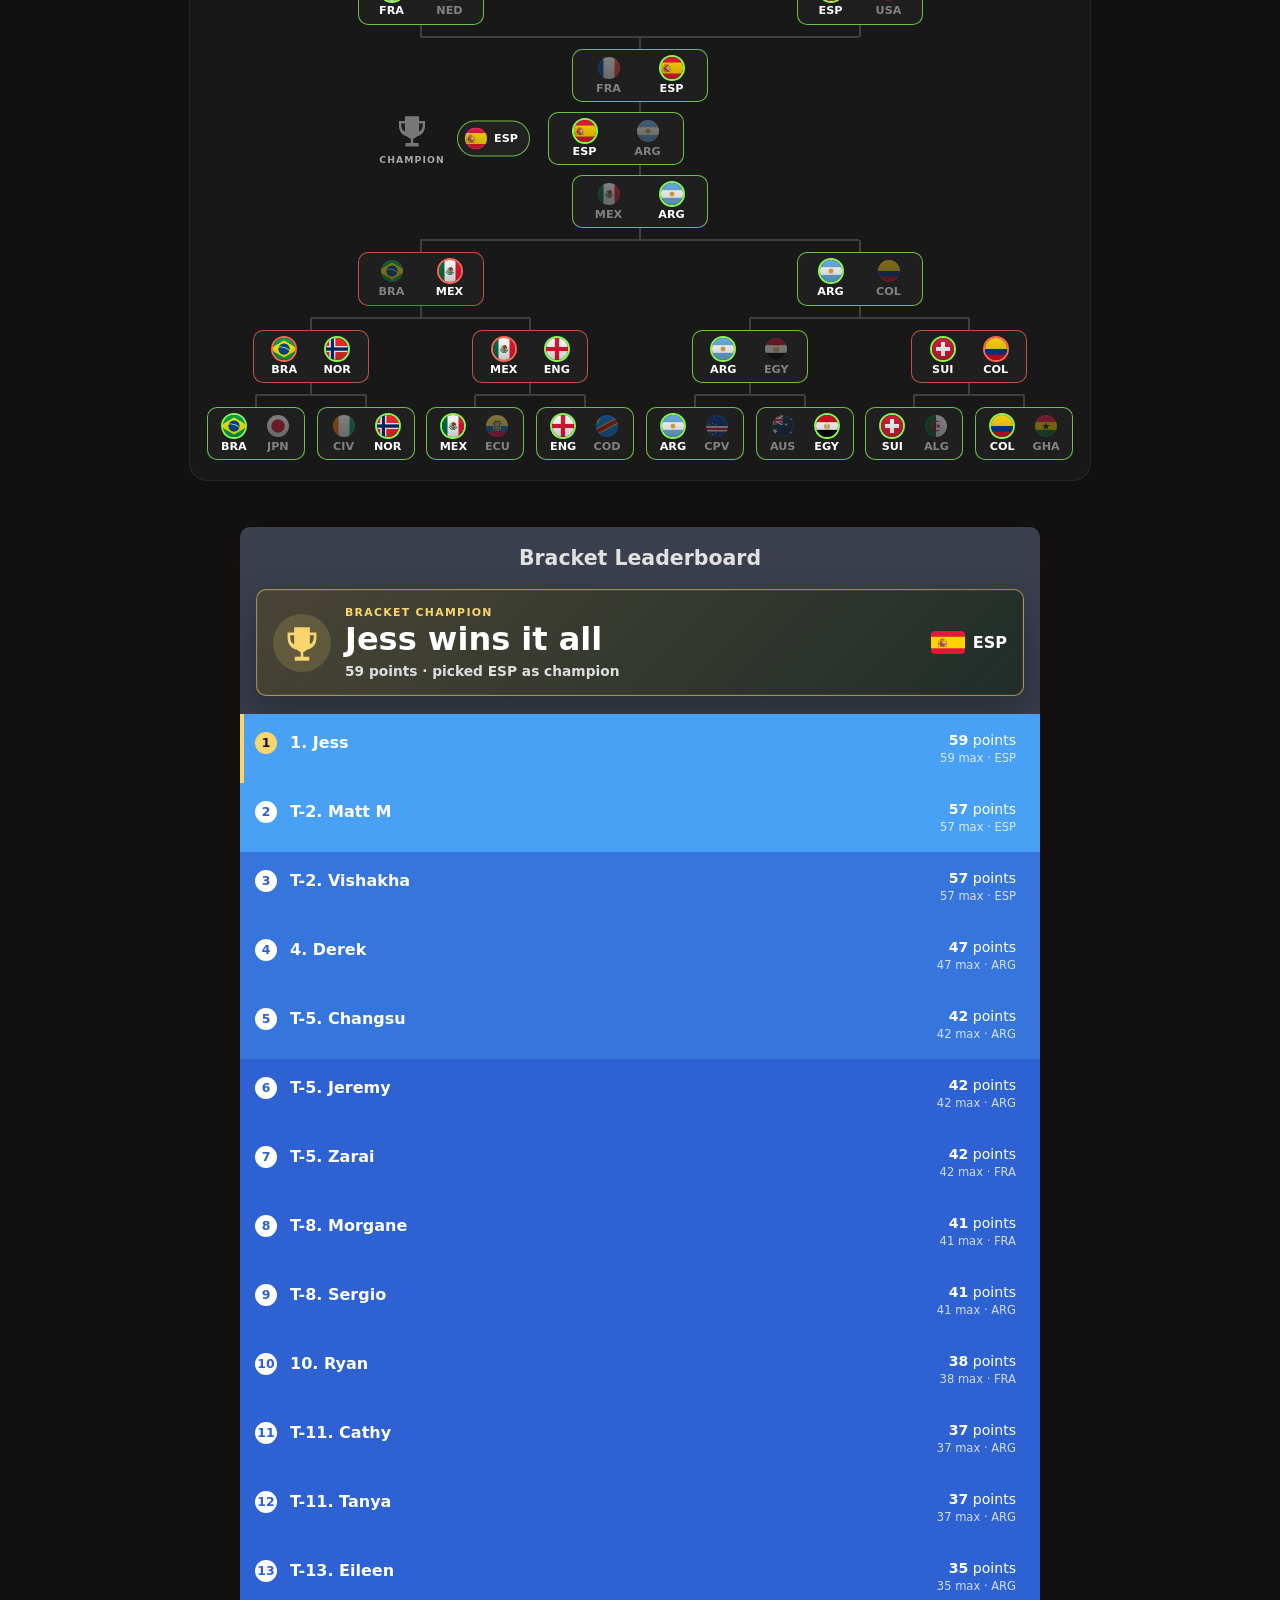
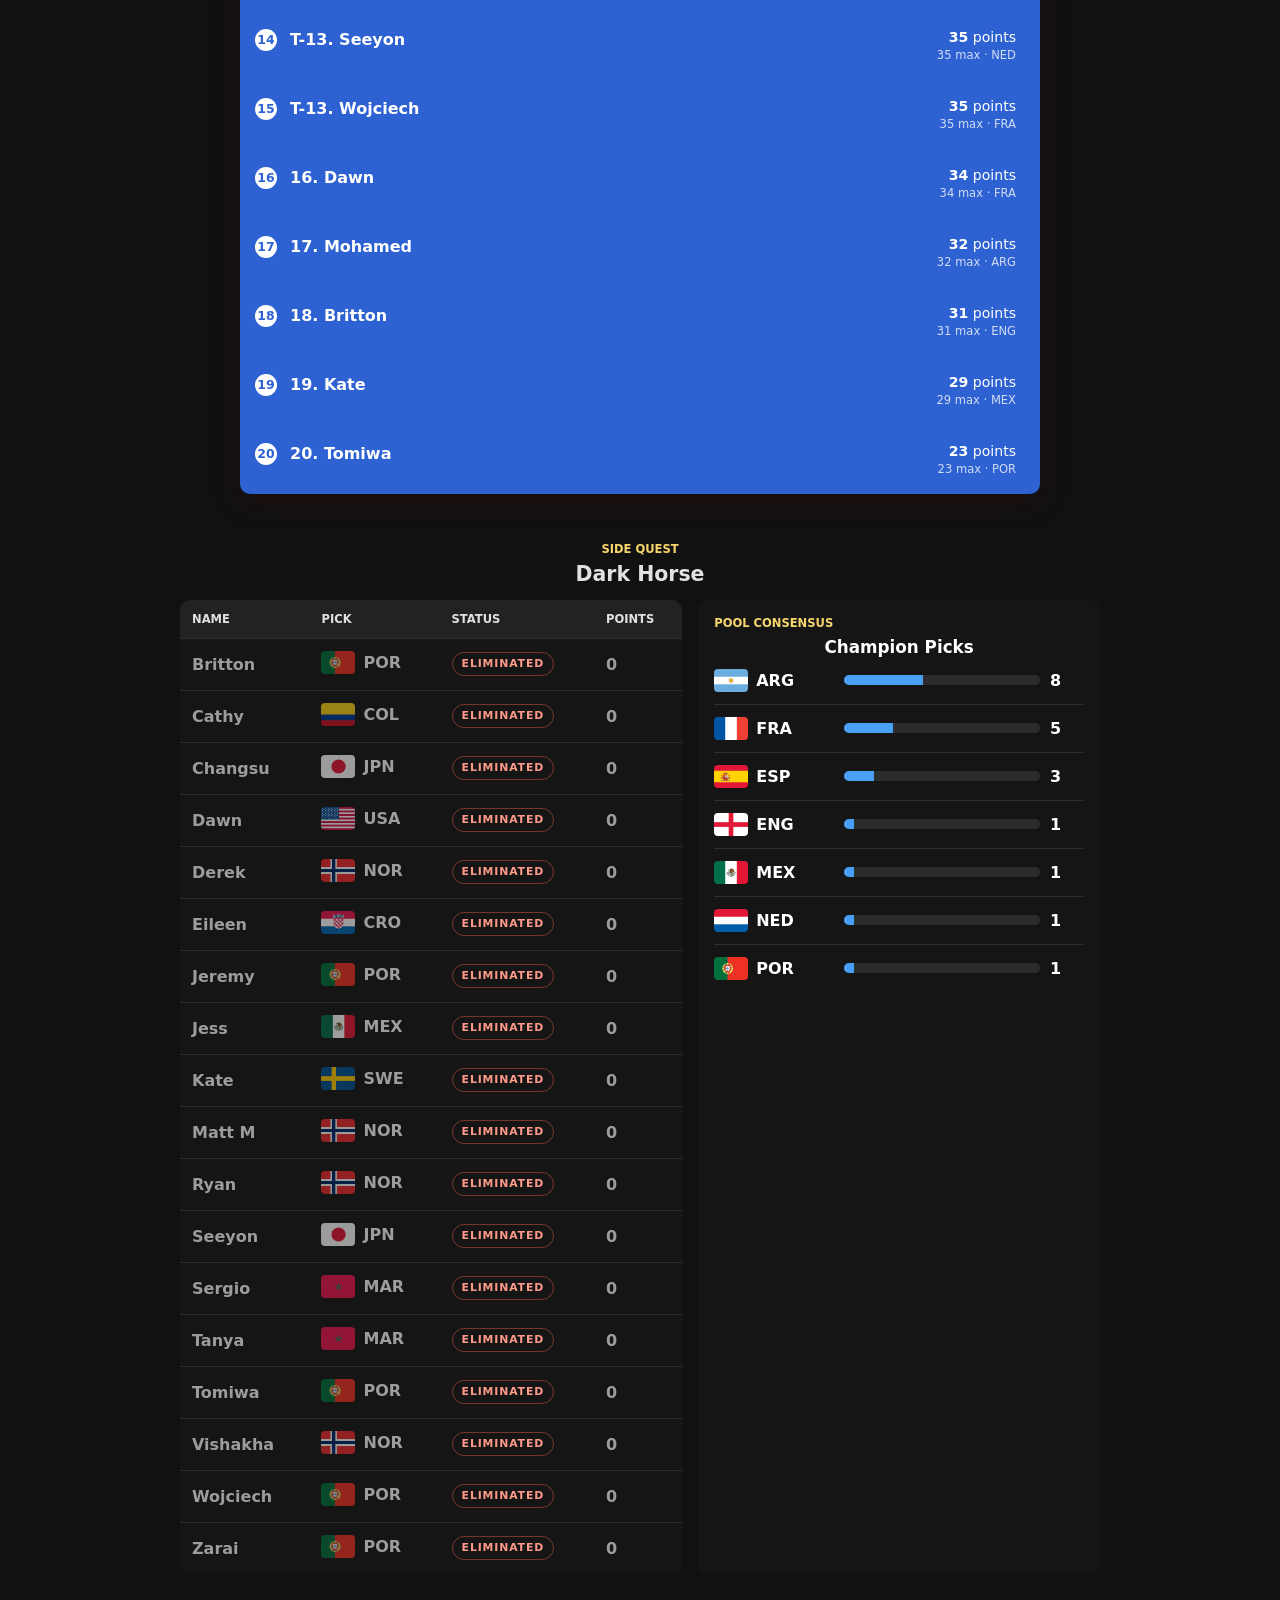
==== commit 788dd69c: "Vamos Espana 2026" ====
--- a/worldcup/index.html
+++ b/worldcup/index.html
@@ -4,7 +4,7 @@
     <meta charset="utf-8" />
     <meta name="viewport" content="width=device-width, initial-scale=1" />
     <title>World Cup Bracket Tracker</title>
-    <link rel="stylesheet" href="bracket.css?v=20260705-1" />
+    <link rel="stylesheet" href="bracket.css?v=20260719-1" />
   </head>
   <body>
     <header class="bracket-header">
@@ -65,6 +65,7 @@
       <section class="leaderboard-section" aria-labelledby="leaderboard-title">
         <div class="leaderboard-card">
           <h2 id="leaderboard-title">Bracket Leaderboard</h2>
+          <div class="winner-celebration" id="winner-celebration" hidden></div>
           <ol class="leaderboard-list" id="leaderboard"></ol>
         </div>
       </section>
@@ -91,7 +92,7 @@
       </section>
     </main>
 
-    <script src="bracket-data.js?v=20260715-1"></script>
-    <script src="bracket.js?v=20260705-1"></script>
+    <script src="bracket-data.js?v=20260719-1"></script>
+    <script src="bracket.js?v=20260719-1"></script>
   </body>
 </html>
--- a/worldcup/bracket.css
+++ b/worldcup/bracket.css
@@ -1126,6 +1126,70 @@
   padding: 20px;
 }
 
+.winner-celebration {
+  display: grid;
+  grid-template-columns: auto minmax(0, 1fr) auto;
+  align-items: center;
+  gap: 14px;
+  margin: 0 16px 18px;
+  border: 1px solid rgba(248, 214, 109, 0.55);
+  border-radius: 10px;
+  padding: 16px;
+  background:
+    linear-gradient(135deg, rgba(248, 214, 109, 0.22), rgba(136, 250, 79, 0.08)),
+    #181c26;
+  box-shadow:
+    inset 0 0 0 1px rgba(255, 255, 255, 0.06),
+    0 14px 34px rgba(0, 0, 0, 0.24);
+}
+
+.winner-celebration[hidden] {
+  display: none;
+}
+
+.winner-celebration-trophy {
+  display: grid;
+  width: 58px;
+  height: 58px;
+  place-items: center;
+  border-radius: 999px;
+  background: rgba(248, 214, 109, 0.16);
+}
+
+.winner-celebration-trophy .mobile-trophy {
+  width: 42px;
+  height: 42px;
+  fill: var(--gold);
+}
+
+.winner-celebration-copy {
+  min-width: 0;
+}
+
+.winner-celebration-copy span {
+  display: block;
+  color: var(--gold);
+  font-size: 0.68rem;
+  font-weight: 900;
+  letter-spacing: 0.12em;
+  text-transform: uppercase;
+}
+
+.winner-celebration-copy strong {
+  display: block;
+  margin-top: 4px;
+  color: #ffffff;
+  font-size: clamp(1.25rem, 4vw, 2rem);
+  line-height: 1.05;
+}
+
+.winner-celebration-copy p {
+  margin-top: 6px;
+  color: #dedede;
+  font-size: 0.86rem;
+  font-weight: 700;
+}
+
 .leaderboard-list {
   margin: 0;
   padding: 0;
@@ -1416,4 +1480,10 @@
   .leaderboard-row mark {
     padding-right: 120px;
   }
-}
+
+  .winner-celebration {
+    grid-template-columns: 1fr;
+    justify-items: center;
+    text-align: center;
+  }
+}
